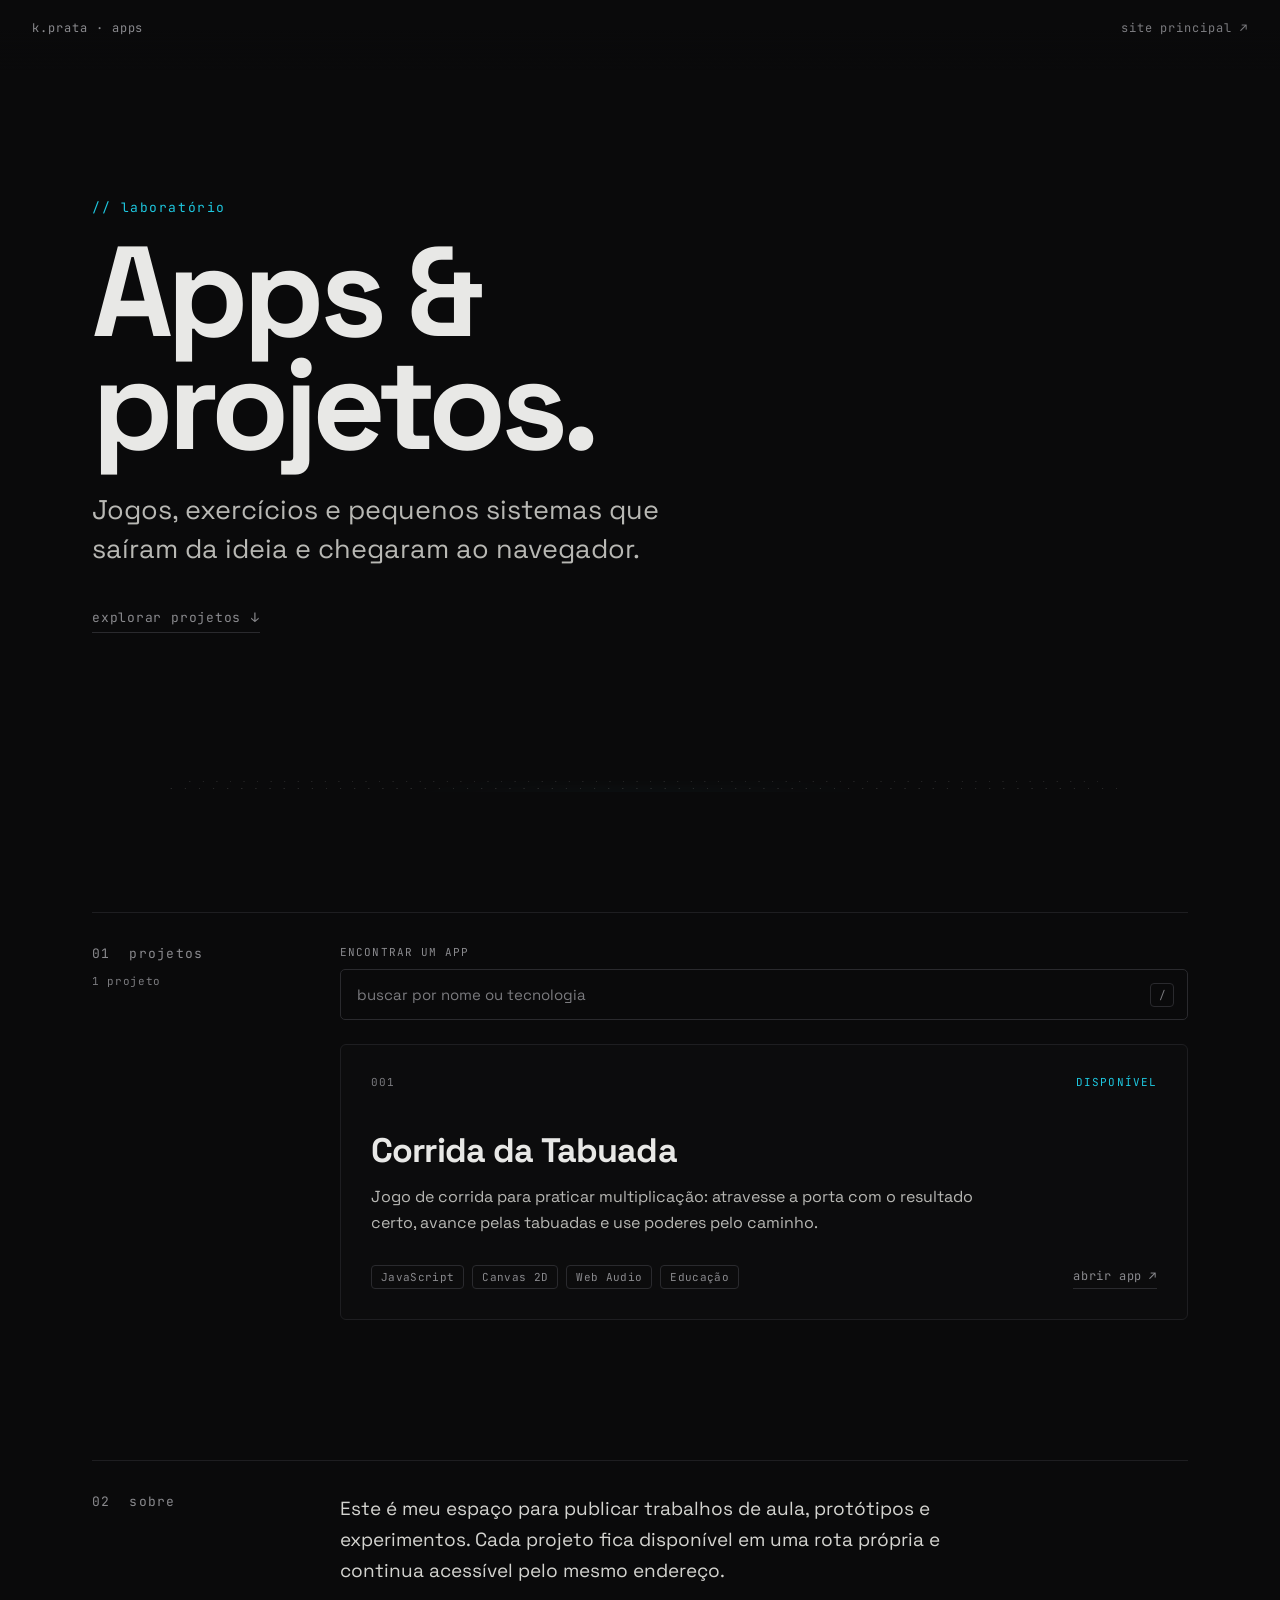
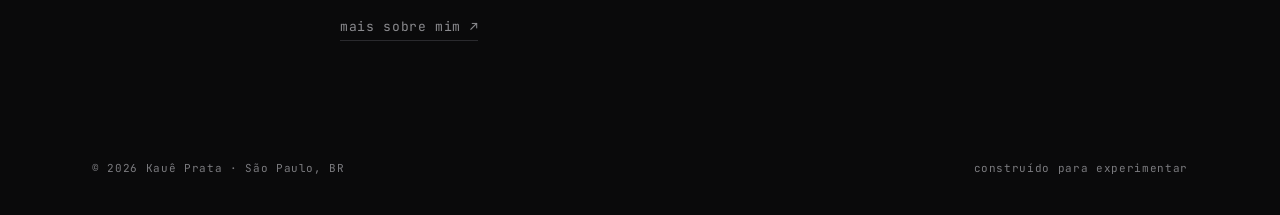
==== index.html @ e7e2ebb5 "cria galeria de apps" ====
<!DOCTYPE html>
<html lang="pt-BR">
<head>
  <meta charset="utf-8">
  <meta name="viewport" content="width=device-width, initial-scale=1">

  <title>Apps · Kauê Prata</title>
  <meta name="description" content="Aplicativos, jogos e experimentos desenvolvidos por Kauê Prata.">
  <meta name="author" content="Kauê Prata">
  <meta name="theme-color" content="#0A0A0B">
  <link rel="canonical" href="https://apps.kaueprata.com/">

  <meta property="og:type" content="website">
  <meta property="og:site_name" content="Apps · Kauê Prata">
  <meta property="og:url" content="https://apps.kaueprata.com/">
  <meta property="og:title" content="Apps · Kauê Prata">
  <meta property="og:description" content="Aplicativos, jogos e experimentos desenvolvidos por Kauê Prata.">
  <meta property="og:locale" content="pt_BR">

  <meta name="twitter:card" content="summary">
  <meta name="twitter:title" content="Apps · Kauê Prata">
  <meta name="twitter:description" content="Aplicativos, jogos e experimentos desenvolvidos por Kauê Prata.">

  <link rel="icon" href="/assets/favicon.svg" type="image/svg+xml">
  <link rel="apple-touch-icon" href="/assets/apple-touch-icon.png">
  <link rel="preconnect" href="https://fonts.googleapis.com">
  <link rel="preconnect" href="https://fonts.gstatic.com" crossorigin>
  <link href="https://fonts.googleapis.com/css2?family=Space+Grotesk:wght@400;500;700&family=JetBrains+Mono:wght@400;500&display=swap" rel="stylesheet">
  <link rel="stylesheet" href="/assets/site.css">
  <noscript><style>.app-list{display:none}.noscript-app{display:block}</style></noscript>
</head>
<body>
  <a class="skip" href="#apps">pular para os apps</a>

  <header class="topbar">
    <a class="brand" href="/" aria-label="Apps de Kauê Prata">k.prata · apps</a>
    <a class="back-home" href="https://kaueprata.com/">site principal <span aria-hidden="true">↗</span></a>
  </header>

  <main>
    <section class="hero" aria-labelledby="hero-title">
      <div class="hero-field" aria-hidden="true"></div>
      <div class="hero-inner">
        <p class="kicker">// laboratório</p>
        <h1 id="hero-title">Apps &amp;<br>projetos.</h1>
        <p class="hero-line">Jogos, exercícios e pequenos sistemas que saíram da ideia e chegaram ao navegador.</p>
        <a class="hero-link" href="#apps">explorar projetos <span aria-hidden="true">↓</span></a>
      </div>
    </section>

    <section class="section" id="apps" aria-labelledby="apps-title">
      <div class="section-row">
        <div class="section-heading">
          <h2 class="section-label" id="apps-title">01&nbsp;&nbsp;projetos</h2>
          <span class="app-count" id="app-count" aria-live="polite">carregando</span>
        </div>

        <div class="section-body">
          <div class="toolbar">
            <label for="app-search">encontrar um app</label>
            <div class="search-wrap">
              <input id="app-search" type="search" placeholder="buscar por nome ou tecnologia" autocomplete="off">
              <span class="search-key" aria-hidden="true">/</span>
            </div>
          </div>

          <div class="app-list" id="app-list"></div>

          <p class="empty" id="empty" hidden>Nenhum projeto encontrado.</p>

          <div class="noscript-app">
            <article class="app-card">
              <a class="app-card-link" href="/tabuada/">
                <div class="app-topline"><span>001</span><span class="status">disponível</span></div>
                <h3>Corrida da Tabuada</h3>
                <p>Um jogo de corrida para praticar multiplicação escolhendo a porta com o resultado certo.</p>
                <span class="open-app">abrir app ↗</span>
              </a>
            </article>
          </div>
        </div>
      </div>
    </section>

    <section class="section note" aria-labelledby="about-title">
      <div class="section-row">
        <h2 class="section-label" id="about-title">02&nbsp;&nbsp;sobre</h2>
        <div class="section-body note-body">
          <p>Este é meu espaço para publicar trabalhos de aula, protótipos e experimentos. Cada projeto fica disponível em uma rota própria e continua acessível pelo mesmo endereço.</p>
          <a href="https://kaueprata.com/">mais sobre mim <span aria-hidden="true">↗</span></a>
        </div>
      </div>
    </section>
  </main>

  <footer class="footer">
    <p>© 2026 Kauê Prata · São Paulo, BR</p>
    <span>construído para experimentar</span>
  </footer>

  <script src="/assets/apps.js" defer></script>
  <script src="/assets/site.js" defer></script>
</body>
</html>
---- assets/site.css ----
:root {
  --bg: #0A0A0B;
  --fg: #E8E8E6;
  --accent: #1EC8E0;
  --body: #D4D4D0;
  --soft: #B8B8B4;
  --muted: #8A8A8E;
  --dim: #7B7B7F;
  --line: #1E1E21;
  --line-strong: #2A2A2E;
  --ease: cubic-bezier(.4, 0, .2, 1);
  --sans: "Space Grotesk", sans-serif;
  --mono: "JetBrains Mono", monospace;
}

*, *::before, *::after { box-sizing: border-box; }

html {
  scroll-behavior: smooth;
  scrollbar-width: thin;
  scrollbar-color: var(--line-strong) var(--bg);
}

body {
  margin: 0;
  min-height: 100vh;
  min-height: 100dvh;
  background: var(--bg);
  color: var(--fg);
  font-family: var(--sans);
  -webkit-font-smoothing: antialiased;
}

::selection { background: var(--accent); color: var(--bg); }
::-webkit-scrollbar { width: 12px; height: 12px; }
::-webkit-scrollbar-track { background: var(--bg); }
::-webkit-scrollbar-thumb { background: var(--line-strong); border: 3px solid var(--bg); border-radius: 8px; }
::-webkit-scrollbar-thumb:hover { background: var(--muted); }

a { color: inherit; text-decoration: none; }
a:hover { color: var(--accent); }
:focus-visible { outline: 2px solid var(--accent); outline-offset: 4px; border-radius: 2px; }

.skip {
  position: fixed;
  left: 16px;
  top: -64px;
  z-index: 50;
  padding: 10px 14px;
  border: 1px solid var(--line-strong);
  border-radius: 4px;
  background: var(--bg);
  font: 13px var(--mono);
  letter-spacing: .06em;
  transition: top .2s var(--ease);
}

.skip:focus { top: 16px; }

.topbar {
  position: fixed;
  inset: 0 0 auto;
  z-index: 20;
  display: flex;
  align-items: center;
  justify-content: space-between;
  padding: 20px 32px 34px;
  background: linear-gradient(#0A0A0B 42%, rgba(10, 10, 11, 0));
  font: 12px var(--mono);
  letter-spacing: .08em;
}

.brand { color: var(--muted); }
.back-home { color: var(--dim); transition: color .2s var(--ease); }

.hero {
  position: relative;
  min-height: 88vh;
  min-height: 88svh;
  display: flex;
  align-items: center;
  overflow: hidden;
}

.hero-field {
  position: absolute;
  inset: 18% -8% -12%;
  opacity: .42;
  background-image: radial-gradient(circle, rgba(184, 184, 180, .62) 0 1px, transparent 1.25px);
  background-size: 22px 22px;
  transform: perspective(620px) rotateX(66deg) translateY(24%);
  transform-origin: center bottom;
  mask-image: linear-gradient(to bottom, transparent 3%, #000 34%, #000 72%, transparent 100%);
}

.hero-field::after {
  content: "";
  position: absolute;
  inset: 25% 15%;
  background: radial-gradient(circle, rgba(30, 200, 224, .16), transparent 62%);
  filter: blur(36px);
}

.hero-inner {
  position: relative;
  z-index: 1;
  width: 100%;
  max-width: 1160px;
  margin: 0 auto;
  padding: 128px 32px 88px;
}

.kicker {
  margin: 0 0 20px;
  color: var(--accent);
  font: 13px var(--mono);
  letter-spacing: .12em;
}

.hero h1 {
  margin: 0 0 30px;
  max-width: 820px;
  font-size: clamp(64px, 10vw, 128px);
  font-weight: 700;
  line-height: .88;
  letter-spacing: -.045em;
  text-wrap: balance;
}

.hero-line {
  max-width: 610px;
  margin: 0 0 38px;
  color: var(--soft);
  font-size: clamp(19px, 2.3vw, 27px);
  line-height: 1.42;
  text-wrap: pretty;
}

.hero-link {
  display: inline-flex;
  gap: 10px;
  align-items: center;
  padding-bottom: 6px;
  border-bottom: 1px solid var(--line-strong);
  color: var(--muted);
  font: 13px var(--mono);
  letter-spacing: .06em;
  transition: color .2s var(--ease), border-color .2s var(--ease);
}

.hero-link:hover { border-color: var(--accent); }

.section {
  max-width: 1160px;
  margin: 0 auto;
  padding: 120px 32px 0;
  scroll-margin-top: 64px;
}

.section-row {
  display: flex;
  flex-wrap: wrap;
  gap: 48px;
  padding-top: 32px;
  border-top: 1px solid var(--line);
}

.section-heading { flex: 0 0 200px; }
.section-label {
  margin: 0;
  color: var(--muted);
  font: 400 13px var(--mono);
  letter-spacing: .1em;
}

.app-count {
  display: block;
  margin-top: 12px;
  color: var(--dim);
  font: 11px var(--mono);
  letter-spacing: .06em;
}

.section-body { flex: 1 1 520px; min-width: 0; }

.toolbar { margin-bottom: 24px; }
.toolbar label {
  display: block;
  margin-bottom: 10px;
  color: var(--muted);
  font: 11px var(--mono);
  letter-spacing: .1em;
  text-transform: uppercase;
}

.search-wrap { position: relative; }
.search-wrap input {
  width: 100%;
  padding: 15px 48px 15px 16px;
  border: 1px solid var(--line-strong);
  border-radius: 5px;
  outline: none;
  background: transparent;
  color: var(--fg);
  font: 15px var(--sans);
  transition: border-color .2s var(--ease), background .2s var(--ease);
}

.search-wrap input::placeholder { color: var(--dim); }
.search-wrap input:focus { border-color: var(--accent); background: rgba(255, 255, 255, .015); }
.search-key {
  position: absolute;
  top: 50%;
  right: 14px;
  transform: translateY(-50%);
  display: grid;
  place-items: center;
  width: 24px;
  height: 24px;
  border: 1px solid var(--line-strong);
  border-radius: 4px;
  color: var(--dim);
  font: 11px var(--mono);
  pointer-events: none;
}

.app-list { display: grid; gap: 18px; }
.app-card { min-width: 0; }
.app-card[hidden] { display: none; }

.app-card-link {
  display: block;
  padding: 30px;
  border: 1px solid var(--line);
  border-radius: 6px;
  background: rgba(255, 255, 255, .006);
  transition: border-color .22s var(--ease), background .22s var(--ease), transform .22s var(--ease);
}

.app-card-link:hover {
  border-color: var(--accent);
  background: rgba(30, 200, 224, .025);
  color: var(--fg);
  transform: translateY(-2px);
}

.app-topline {
  display: flex;
  justify-content: space-between;
  gap: 16px;
  margin-bottom: 44px;
  color: var(--dim);
  font: 11px var(--mono);
  letter-spacing: .1em;
}

.status { color: var(--accent); text-transform: uppercase; }
.app-card h3 {
  margin: 0 0 14px;
  font-size: clamp(24px, 3.2vw, 34px);
  line-height: 1.08;
  letter-spacing: -.025em;
}

.app-card p {
  max-width: 640px;
  margin: 0 0 28px;
  color: var(--soft);
  font-size: 16px;
  line-height: 1.65;
  text-wrap: pretty;
}

.app-bottom {
  display: flex;
  align-items: flex-end;
  justify-content: space-between;
  gap: 24px;
}

.tags { display: flex; flex-wrap: wrap; gap: 8px; }
.tag {
  padding: 4px 9px;
  border: 1px solid var(--line-strong);
  border-radius: 4px;
  color: var(--muted);
  font: 11px var(--mono);
  letter-spacing: .03em;
}

.open-app {
  flex: 0 0 auto;
  padding-bottom: 4px;
  border-bottom: 1px solid var(--line-strong);
  color: var(--muted);
  font: 12px var(--mono);
  letter-spacing: .05em;
  transition: color .2s var(--ease), border-color .2s var(--ease);
}

.app-card-link:hover .open-app { color: var(--accent); border-color: var(--accent); }
.empty { margin: 48px 0; color: var(--muted); font: 13px var(--mono); }
.noscript-app { display: none; }

.note { padding-top: 140px; padding-bottom: 120px; }
.note > .section-row > .section-label { flex: 0 0 200px; }
.note-body p {
  max-width: 640px;
  margin: 0 0 28px;
  color: var(--body);
  font-size: 19px;
  line-height: 1.65;
  text-wrap: pretty;
}

.note-body a {
  display: inline-block;
  padding-bottom: 5px;
  border-bottom: 1px solid var(--line-strong);
  color: var(--muted);
  font: 13px var(--mono);
  letter-spacing: .05em;
}

.note-body a:hover { border-color: var(--accent); }

.footer {
  display: flex;
  justify-content: space-between;
  gap: 24px;
  max-width: 1160px;
  margin: 0 auto;
  padding: 0 32px 40px;
  color: var(--dim);
  font: 11px var(--mono);
  letter-spacing: .06em;
}

.footer p { margin: 0; }

@media (max-width: 700px) {
  .topbar { padding: 16px 20px 30px; }
  .back-home { font-size: 0; }
  .back-home span { font-size: 13px; }
  .hero { min-height: 82vh; min-height: 82svh; }
  .hero-inner { padding: 116px 20px 76px; }
  .hero h1 { font-size: clamp(58px, 19vw, 82px); }
  .hero-field { inset: 22% -42% -6%; background-size: 18px 18px; }
  .section { padding: 92px 20px 0; }
  .section-row { gap: 30px; }
  .section-heading { flex-basis: 100%; display: flex; justify-content: space-between; align-items: baseline; }
  .app-count { margin: 0; }
  .app-card-link { padding: 24px; }
  .app-topline { margin-bottom: 36px; }
  .app-bottom { align-items: flex-start; flex-direction: column; }
  .note { padding-top: 110px; padding-bottom: 96px; }
  .footer { flex-direction: column; padding: 0 20px 36px; }
}

@media (prefers-reduced-motion: reduce) {
  html { scroll-behavior: auto; }
  *, *::before, *::after { transition-duration: .001ms !important; }
  .app-card-link:hover { transform: none; }
}
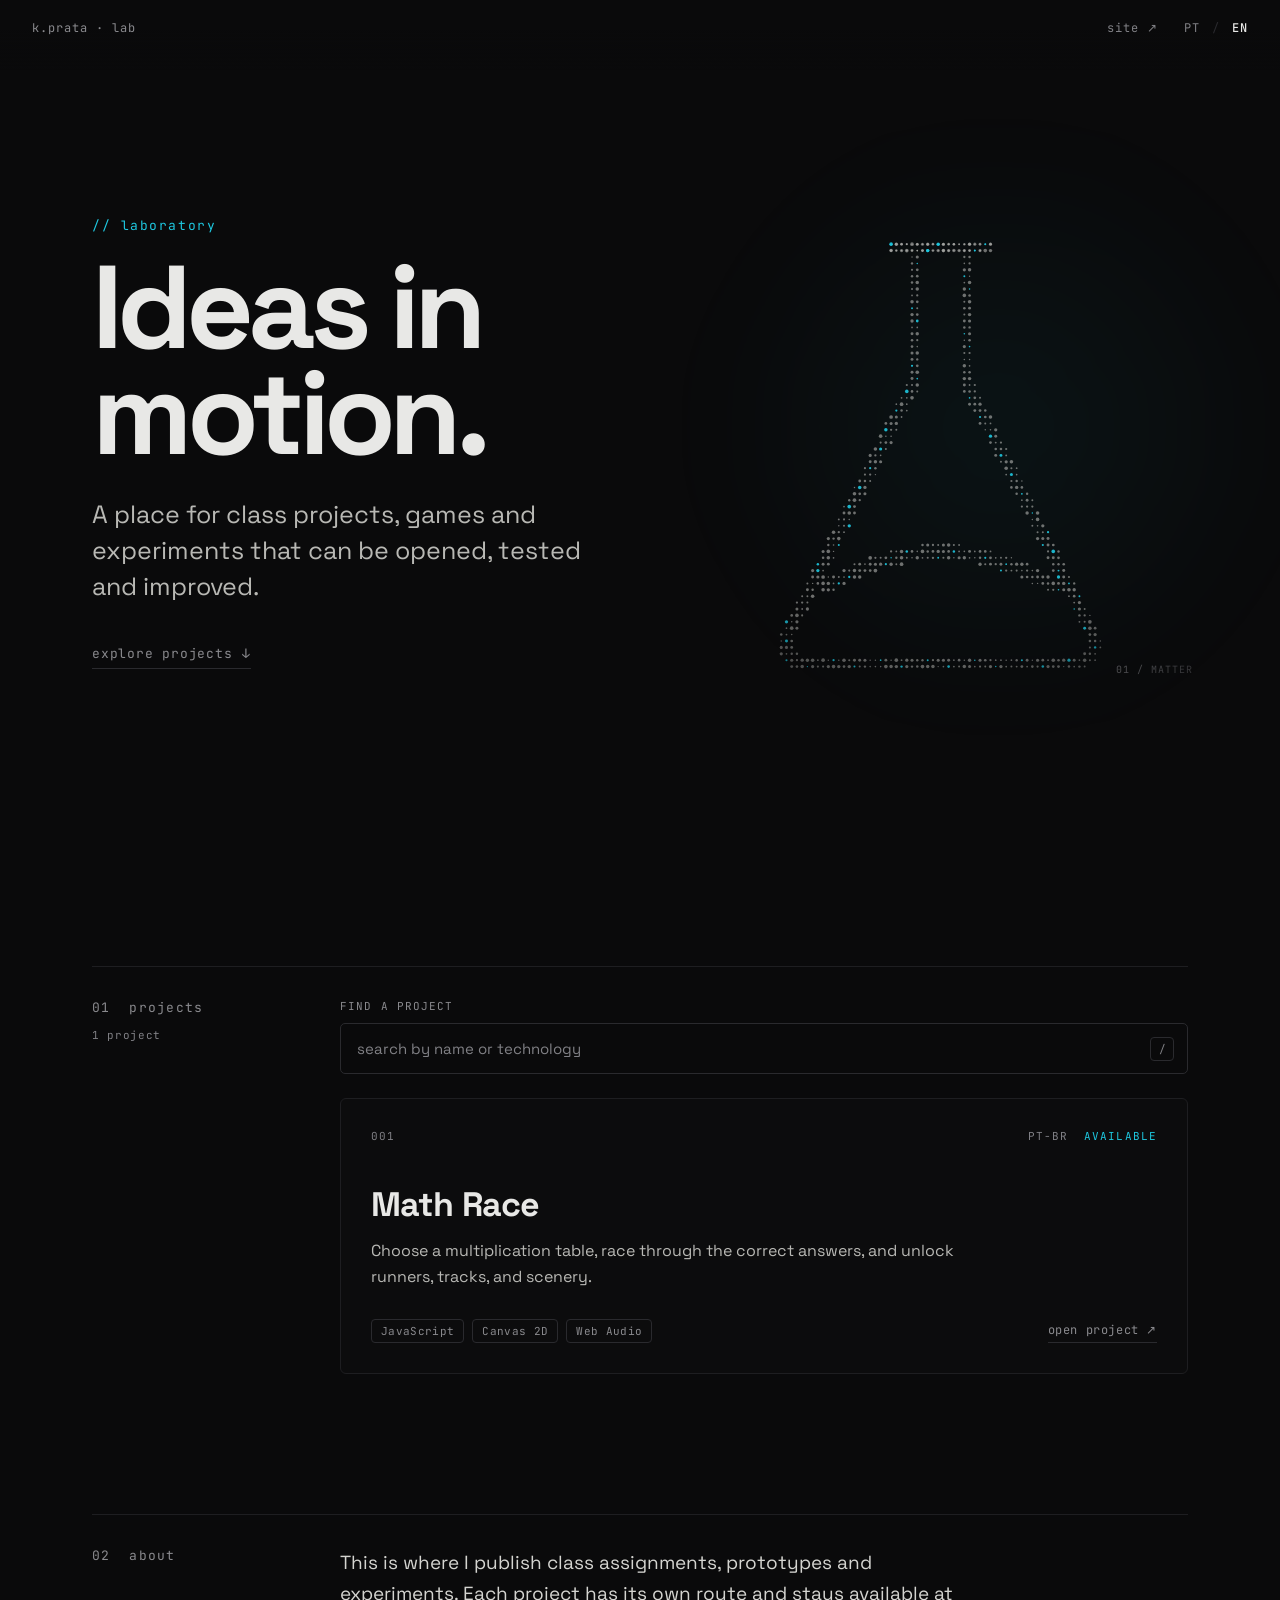
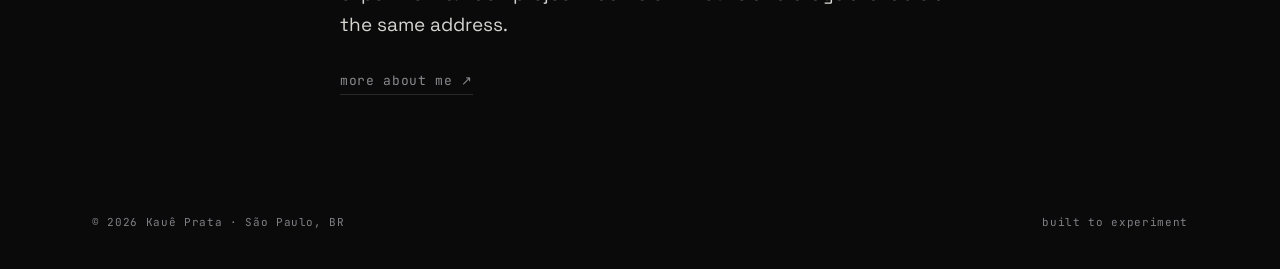
==== commit 586e5c1a: "repagina corrida da tabuada" ====
--- a/index.html
+++ b/index.html
@@ -1,80 +1,108 @@
 <!DOCTYPE html>
-<html lang="pt-BR">
+<html lang="en">
 <head>
   <meta charset="utf-8">
   <meta name="viewport" content="width=device-width, initial-scale=1">
+  <script>
+    (() => {
+      let savedLanguage = null;
+      try { savedLanguage = localStorage.getItem("kp-lang"); } catch (_) {}
+      const prefersPortuguese = savedLanguage
+        ? savedLanguage === "pt"
+        : (navigator.language || "en").toLowerCase().startsWith("pt");
+      if (prefersPortuguese) location.replace("/pt/");
+    })();
+  </script>
 
-  <title>Apps · Kauê Prata</title>
-  <meta name="description" content="Aplicativos, jogos e experimentos desenvolvidos por Kauê Prata.">
+  <title>Lab · Kauê Prata</title>
+  <meta name="description" content="Class projects, games and experiments developed by Kauê Prata.">
   <meta name="author" content="Kauê Prata">
   <meta name="theme-color" content="#0A0A0B">
-  <link rel="canonical" href="https://apps.kaueprata.com/">
+  <link rel="canonical" href="https://lab.kaueprata.com/">
+  <link rel="alternate" hreflang="en" href="https://lab.kaueprata.com/">
+  <link rel="alternate" hreflang="pt-BR" href="https://lab.kaueprata.com/pt/">
+  <link rel="alternate" hreflang="x-default" href="https://lab.kaueprata.com/">
 
   <meta property="og:type" content="website">
-  <meta property="og:site_name" content="Apps · Kauê Prata">
-  <meta property="og:url" content="https://apps.kaueprata.com/">
-  <meta property="og:title" content="Apps · Kauê Prata">
-  <meta property="og:description" content="Aplicativos, jogos e experimentos desenvolvidos por Kauê Prata.">
-  <meta property="og:locale" content="pt_BR">
+  <meta property="og:site_name" content="Lab · Kauê Prata">
+  <meta property="og:url" content="https://lab.kaueprata.com/">
+  <meta property="og:title" content="Lab · Kauê Prata">
+  <meta property="og:description" content="Class projects, games and experiments developed by Kauê Prata.">
+  <meta property="og:image" content="https://lab.kaueprata.com/assets/og-v2.jpg">
+  <meta property="og:image:width" content="1200">
+  <meta property="og:image:height" content="630">
+  <meta property="og:image:alt" content="Lab by Kauê Prata, a collection of projects and experiments">
+  <meta property="og:locale" content="en_US">
+  <meta property="og:locale:alternate" content="pt_BR">
 
-  <meta name="twitter:card" content="summary">
-  <meta name="twitter:title" content="Apps · Kauê Prata">
-  <meta name="twitter:description" content="Aplicativos, jogos e experimentos desenvolvidos por Kauê Prata.">
+  <meta name="twitter:card" content="summary_large_image">
+  <meta name="twitter:title" content="Lab · Kauê Prata">
+  <meta name="twitter:description" content="Class projects, games and experiments developed by Kauê Prata.">
+  <meta name="twitter:image" content="https://lab.kaueprata.com/assets/og-v2.jpg">
 
   <link rel="icon" href="/assets/favicon.svg" type="image/svg+xml">
   <link rel="apple-touch-icon" href="/assets/apple-touch-icon.png">
-  <link rel="preconnect" href="https://fonts.googleapis.com">
-  <link rel="preconnect" href="https://fonts.gstatic.com" crossorigin>
-  <link href="https://fonts.googleapis.com/css2?family=Space+Grotesk:wght@400;500;700&family=JetBrains+Mono:wght@400;500&display=swap" rel="stylesheet">
-  <link rel="stylesheet" href="/assets/site.css">
+  <link rel="preload" href="/assets/v2/fonts/space-grotesk-latin.woff2" as="font" type="font/woff2" crossorigin>
+  <link rel="stylesheet" href="/assets/v2/site.css">
   <noscript><style>.app-list{display:none}.noscript-app{display:block}</style></noscript>
 </head>
 <body>
-  <a class="skip" href="#apps">pular para os apps</a>
+  <a class="skip" href="#apps">skip to projects</a>
 
   <header class="topbar">
-    <a class="brand" href="/" aria-label="Apps de Kauê Prata">k.prata · apps</a>
-    <a class="back-home" href="https://kaueprata.com/">site principal <span aria-hidden="true">↗</span></a>
+    <a class="brand" href="/">k.prata · lab</a>
+    <nav class="topnav" aria-label="Main navigation">
+      <a class="back-home" href="https://kaueprata.com/">site <span aria-hidden="true">↗</span></a>
+      <div class="lang" role="group" aria-label="Language">
+        <a class="lang-btn" href="/pt/" hreflang="pt-BR" data-lang="pt">PT</a>
+        <span class="lang-sep" aria-hidden="true">/</span>
+        <span class="lang-btn" aria-current="page">EN</span>
+      </div>
+    </nav>
   </header>
 
   <main>
     <section class="hero" aria-labelledby="hero-title">
-      <div class="hero-field" aria-hidden="true"></div>
+      <div class="hero-visual" aria-hidden="true">
+        <canvas id="lab-canvas"></canvas>
+        <span class="shape-label" id="shape-label"></span>
+      </div>
       <div class="hero-inner">
-        <p class="kicker">// laboratório</p>
-        <h1 id="hero-title">Apps &amp;<br>projetos.</h1>
-        <p class="hero-line">Jogos, exercícios e pequenos sistemas que saíram da ideia e chegaram ao navegador.</p>
-        <a class="hero-link" href="#apps">explorar projetos <span aria-hidden="true">↓</span></a>
+        <div class="hero-copy">
+          <p class="kicker">// laboratory</p>
+          <h1 id="hero-title">Ideas in motion.</h1>
+          <p class="hero-line">A place for class projects, games and experiments that can be opened, tested and improved.</p>
+          <a class="hero-link" href="#apps">explore projects <span aria-hidden="true">↓</span></a>
+        </div>
       </div>
     </section>
 
     <section class="section" id="apps" aria-labelledby="apps-title">
       <div class="section-row">
         <div class="section-heading">
-          <h2 class="section-label" id="apps-title">01&nbsp;&nbsp;projetos</h2>
-          <span class="app-count" id="app-count" aria-live="polite">carregando</span>
+          <h2 class="section-label" id="apps-title">01&nbsp;&nbsp;projects</h2>
+          <span class="app-count" id="app-count" aria-live="polite">loading</span>
         </div>
 
         <div class="section-body">
           <div class="toolbar">
-            <label for="app-search">encontrar um app</label>
+            <label for="app-search">find a project</label>
             <div class="search-wrap">
-              <input id="app-search" type="search" placeholder="buscar por nome ou tecnologia" autocomplete="off">
+              <input id="app-search" type="search" placeholder="search by name or technology" autocomplete="off">
               <span class="search-key" aria-hidden="true">/</span>
             </div>
           </div>
 
           <div class="app-list" id="app-list"></div>
-
-          <p class="empty" id="empty" hidden>Nenhum projeto encontrado.</p>
+          <p class="empty" id="empty" hidden>No projects found.</p>
 
           <div class="noscript-app">
             <article class="app-card">
               <a class="app-card-link" href="/tabuada/">
-                <div class="app-topline"><span>001</span><span class="status">disponível</span></div>
-                <h3>Corrida da Tabuada</h3>
-                <p>Um jogo de corrida para praticar multiplicação escolhendo a porta com o resultado certo.</p>
-                <span class="open-app">abrir app ↗</span>
+                <div class="app-topline"><span>001</span><span class="status">available</span></div>
+                <h3>Math Race</h3>
+                <p>Choose a multiplication table, race through the correct answers, and unlock new tracks and runners.</p>
+                <span class="open-app">open project ↗</span>
               </a>
             </article>
           </div>
@@ -84,10 +112,10 @@
 
     <section class="section note" aria-labelledby="about-title">
       <div class="section-row">
-        <h2 class="section-label" id="about-title">02&nbsp;&nbsp;sobre</h2>
+        <h2 class="section-label" id="about-title">02&nbsp;&nbsp;about</h2>
         <div class="section-body note-body">
-          <p>Este é meu espaço para publicar trabalhos de aula, protótipos e experimentos. Cada projeto fica disponível em uma rota própria e continua acessível pelo mesmo endereço.</p>
-          <a href="https://kaueprata.com/">mais sobre mim <span aria-hidden="true">↗</span></a>
+          <p>This is where I publish class assignments, prototypes and experiments. Each project has its own route and stays available at the same address.</p>
+          <a href="https://kaueprata.com/">more about me <span aria-hidden="true">↗</span></a>
         </div>
       </div>
     </section>
@@ -95,10 +123,10 @@
 
   <footer class="footer">
     <p>© 2026 Kauê Prata · São Paulo, BR</p>
-    <span>construído para experimentar</span>
+    <span>built to experiment</span>
   </footer>
 
-  <script src="/assets/apps.js" defer></script>
-  <script src="/assets/site.js" defer></script>
+  <script src="/assets/v2/apps.js" defer></script>
+  <script src="/assets/v2/site.js" defer></script>
 </body>
 </html>
--- a/assets/v2/site.css
+++ b/assets/v2/site.css
@@ -0,0 +1,449 @@
+@font-face {
+  font-family: "Space Grotesk";
+  src: url("/assets/v2/fonts/space-grotesk-latin.woff2") format("woff2");
+  font-style: normal;
+  font-weight: 400 700;
+  font-display: swap;
+  unicode-range: U+0000-00FF, U+0131, U+0152-0153, U+02BB-02BC, U+02C6, U+02DA, U+02DC, U+0304, U+0308, U+0329, U+2000-206F, U+20AC, U+2122, U+2191, U+2193, U+2212, U+2215, U+FEFF, U+FFFD;
+}
+
+@font-face {
+  font-family: "Space Grotesk";
+  src: url("/assets/v2/fonts/space-grotesk-latin-ext.woff2") format("woff2");
+  font-style: normal;
+  font-weight: 400 700;
+  font-display: swap;
+  unicode-range: U+0100-02BA, U+02BD-02C5, U+02C7-02CC, U+02CE-02D7, U+02DD-02FF, U+0304, U+0308, U+0329, U+1D00-1DBF, U+1E00-1E9F, U+1EF2-1EFF, U+2020, U+20A0-20AB, U+20AD-20C0, U+2113, U+2C60-2C7F, U+A720-A7FF;
+}
+
+@font-face {
+  font-family: "JetBrains Mono";
+  src: url("/assets/v2/fonts/jetbrains-mono-latin.woff2") format("woff2");
+  font-style: normal;
+  font-weight: 400 500;
+  font-display: swap;
+  unicode-range: U+0000-00FF, U+0131, U+0152-0153, U+02BB-02BC, U+02C6, U+02DA, U+02DC, U+0304, U+0308, U+0329, U+2000-206F, U+20AC, U+2122, U+2191, U+2193, U+2212, U+2215, U+FEFF, U+FFFD;
+}
+
+@font-face {
+  font-family: "JetBrains Mono";
+  src: url("/assets/v2/fonts/jetbrains-mono-latin-ext.woff2") format("woff2");
+  font-style: normal;
+  font-weight: 400 500;
+  font-display: swap;
+  unicode-range: U+0100-02BA, U+02BD-02C5, U+02C7-02CC, U+02CE-02D7, U+02DD-02FF, U+0304, U+0308, U+0329, U+1D00-1DBF, U+1E00-1E9F, U+1EF2-1EFF, U+2020, U+20A0-20AB, U+20AD-20C0, U+2113, U+2C60-2C7F, U+A720-A7FF;
+}
+
+:root {
+  --bg: #0a0a0b;
+  --fg: #e8e8e6;
+  --accent: #1ec8e0;
+  --body: #d4d4d0;
+  --soft: #b8b8b4;
+  --muted: #8a8a8e;
+  --dim: #808085;
+  --line: #1e1e21;
+  --line-strong: #2a2a2e;
+  --ease: cubic-bezier(.4, 0, .2, 1);
+  --sans: "Space Grotesk", sans-serif;
+  --mono: "JetBrains Mono", monospace;
+}
+
+*, *::before, *::after { box-sizing: border-box; }
+
+html {
+  scroll-behavior: smooth;
+  scrollbar-width: thin;
+  scrollbar-color: var(--line-strong) var(--bg);
+}
+
+body {
+  margin: 0;
+  min-height: 100vh;
+  min-height: 100dvh;
+  overflow-x: hidden;
+  background: var(--bg);
+  color: var(--fg);
+  font-family: var(--sans);
+  -webkit-font-smoothing: antialiased;
+}
+
+::selection { background: var(--accent); color: var(--bg); }
+::-webkit-scrollbar { width: 12px; height: 12px; }
+::-webkit-scrollbar-track { background: var(--bg); }
+::-webkit-scrollbar-thumb { background: var(--line-strong); border: 3px solid var(--bg); border-radius: 8px; }
+::-webkit-scrollbar-thumb:hover { background: var(--muted); }
+
+a { color: inherit; text-decoration: none; }
+a:hover { color: var(--accent); }
+:focus-visible { outline: 2px solid var(--accent); outline-offset: 4px; border-radius: 2px; }
+
+.skip {
+  position: fixed;
+  left: 16px;
+  top: -64px;
+  z-index: 50;
+  padding: 10px 14px;
+  border: 1px solid var(--line-strong);
+  border-radius: 4px;
+  background: var(--bg);
+  font: 13px var(--mono);
+  letter-spacing: .06em;
+  transition: top .2s var(--ease);
+}
+
+.skip:focus { top: 16px; }
+
+.topbar {
+  position: fixed;
+  inset: 0 0 auto;
+  z-index: 20;
+  display: flex;
+  align-items: center;
+  justify-content: space-between;
+  padding: 20px 32px 34px;
+  background: linear-gradient(#0a0a0b 42%, rgba(10, 10, 11, 0));
+  font: 12px var(--mono);
+  letter-spacing: .08em;
+}
+
+.brand { color: var(--muted); }
+.topnav, .lang { display: flex; align-items: center; }
+.topnav { gap: 26px; }
+.back-home { color: var(--dim); transition: color .2s var(--ease); }
+.lang { gap: 12px; }
+.lang-btn { color: var(--dim); transition: color .2s var(--ease); }
+.lang-btn[aria-current="page"] { color: var(--fg); font-weight: 500; }
+.lang-sep { color: var(--line-strong); }
+
+.hero {
+  position: relative;
+  min-height: 94vh;
+  min-height: 94svh;
+  display: flex;
+  align-items: center;
+  overflow: hidden;
+}
+
+.hero::after {
+  content: "";
+  position: absolute;
+  right: -6%;
+  top: 18%;
+  width: 56%;
+  height: 65%;
+  background: radial-gradient(circle, rgba(30, 200, 224, .055), transparent 68%);
+  filter: blur(42px);
+  pointer-events: none;
+}
+
+.hero-inner {
+  position: relative;
+  z-index: 2;
+  width: 100%;
+  max-width: 1160px;
+  margin: 0 auto;
+  padding: 128px 32px 88px;
+}
+
+.hero-copy { position: relative; z-index: 2; max-width: 650px; }
+
+.hero-visual {
+  position: absolute;
+  z-index: 1;
+  top: 19%;
+  right: max(3vw, calc((100vw - 1220px) / 2));
+  width: min(47vw, 620px);
+  height: min(58vw, 560px);
+  pointer-events: none;
+  mask-image: radial-gradient(ellipse 72% 70% at center, #000 50%, transparent 100%);
+}
+
+.hero-visual canvas { display: block; width: 100%; height: 100%; }
+
+.shape-label {
+  position: absolute;
+  right: 8%;
+  bottom: 8%;
+  color: var(--dim);
+  font: 10px var(--mono);
+  letter-spacing: .1em;
+  text-transform: uppercase;
+}
+
+.kicker {
+  margin: 0 0 20px;
+  color: var(--accent);
+  font: 13px var(--mono);
+  letter-spacing: .12em;
+}
+
+.hero h1 {
+  margin: 0 0 30px;
+  max-width: 780px;
+  font-size: clamp(68px, 9.2vw, 118px);
+  font-weight: 700;
+  line-height: .9;
+  letter-spacing: -.052em;
+  text-wrap: balance;
+}
+
+.hero-line {
+  max-width: 580px;
+  margin: 0 0 38px;
+  color: var(--soft);
+  font-size: clamp(19px, 2vw, 25px);
+  line-height: 1.45;
+  text-wrap: pretty;
+}
+
+.hero-link {
+  display: inline-flex;
+  gap: 10px;
+  align-items: center;
+  padding-bottom: 6px;
+  border-bottom: 1px solid var(--line-strong);
+  color: var(--muted);
+  font: 13px var(--mono);
+  letter-spacing: .06em;
+  transition: color .2s var(--ease), border-color .2s var(--ease);
+}
+
+.hero-link:hover { border-color: var(--accent); }
+
+.section {
+  max-width: 1160px;
+  margin: 0 auto;
+  padding: 120px 32px 0;
+  scroll-margin-top: 64px;
+}
+
+.section-row {
+  display: flex;
+  flex-wrap: wrap;
+  gap: 48px;
+  padding-top: 32px;
+  border-top: 1px solid var(--line);
+}
+
+.section-heading { flex: 0 0 200px; }
+.section-label {
+  margin: 0;
+  color: var(--muted);
+  font: 400 13px var(--mono);
+  letter-spacing: .1em;
+}
+
+.app-count {
+  display: block;
+  margin-top: 12px;
+  color: var(--dim);
+  font: 11px var(--mono);
+  letter-spacing: .06em;
+}
+
+.section-body { flex: 1 1 520px; min-width: 0; }
+.toolbar { margin-bottom: 24px; }
+.toolbar label {
+  display: block;
+  margin-bottom: 10px;
+  color: var(--muted);
+  font: 11px var(--mono);
+  letter-spacing: .1em;
+  text-transform: uppercase;
+}
+
+.search-wrap { position: relative; }
+.search-wrap input {
+  width: 100%;
+  padding: 15px 48px 15px 16px;
+  border: 1px solid var(--line-strong);
+  border-radius: 5px;
+  outline: none;
+  background: transparent;
+  color: var(--fg);
+  font: 15px var(--sans);
+  transition: border-color .2s var(--ease), background .2s var(--ease);
+}
+
+.search-wrap input::placeholder { color: var(--dim); }
+.search-wrap input:focus { border-color: var(--accent); background: rgba(255, 255, 255, .015); }
+.search-key {
+  position: absolute;
+  top: 50%;
+  right: 14px;
+  transform: translateY(-50%);
+  display: grid;
+  place-items: center;
+  width: 24px;
+  height: 24px;
+  border: 1px solid var(--line-strong);
+  border-radius: 4px;
+  color: var(--dim);
+  font: 11px var(--mono);
+  pointer-events: none;
+}
+
+.app-list { display: grid; gap: 18px; }
+.app-card { min-width: 0; }
+.app-card[hidden] { display: none; }
+
+.app-card-link {
+  display: block;
+  padding: 30px;
+  border: 1px solid var(--line);
+  border-radius: 6px;
+  background: rgba(255, 255, 255, .006);
+  transition: border-color .22s var(--ease), background .22s var(--ease), transform .22s var(--ease);
+}
+
+.app-card-link:hover {
+  border-color: var(--accent);
+  background: rgba(30, 200, 224, .025);
+  color: var(--fg);
+  transform: translateY(-2px);
+}
+
+.app-topline {
+  display: flex;
+  justify-content: space-between;
+  gap: 16px;
+  margin-bottom: 44px;
+  color: var(--dim);
+  font: 11px var(--mono);
+  letter-spacing: .1em;
+}
+
+.app-meta { display: flex; gap: 16px; align-items: center; }
+.status { color: var(--accent); text-transform: uppercase; }
+.app-card h3 {
+  margin: 0 0 14px;
+  font-size: clamp(24px, 3.2vw, 34px);
+  line-height: 1.08;
+  letter-spacing: -.025em;
+}
+
+.app-card p {
+  max-width: 640px;
+  margin: 0 0 28px;
+  color: var(--soft);
+  font-size: 16px;
+  line-height: 1.65;
+  text-wrap: pretty;
+}
+
+.app-bottom {
+  display: flex;
+  align-items: flex-end;
+  justify-content: space-between;
+  gap: 24px;
+}
+
+.tags { display: flex; flex-wrap: wrap; gap: 8px; }
+.tag {
+  padding: 4px 9px;
+  border: 1px solid var(--line-strong);
+  border-radius: 4px;
+  color: var(--muted);
+  font: 11px var(--mono);
+  letter-spacing: .03em;
+}
+
+.open-app {
+  flex: 0 0 auto;
+  padding-bottom: 4px;
+  border-bottom: 1px solid var(--line-strong);
+  color: var(--muted);
+  font: 12px var(--mono);
+  letter-spacing: .05em;
+  transition: color .2s var(--ease), border-color .2s var(--ease);
+}
+
+.app-card-link:hover .open-app { color: var(--accent); border-color: var(--accent); }
+.empty { margin: 48px 0; color: var(--muted); font: 13px var(--mono); }
+.noscript-app { display: none; }
+
+.note { padding-top: 140px; padding-bottom: 120px; }
+.note > .section-row > .section-label { flex: 0 0 200px; }
+.note-body p {
+  max-width: 640px;
+  margin: 0 0 28px;
+  color: var(--body);
+  font-size: 19px;
+  line-height: 1.65;
+  text-wrap: pretty;
+}
+
+.note-body a {
+  display: inline-block;
+  padding-bottom: 5px;
+  border-bottom: 1px solid var(--line-strong);
+  color: var(--muted);
+  font: 13px var(--mono);
+  letter-spacing: .05em;
+}
+
+.note-body a:hover { border-color: var(--accent); }
+
+.footer {
+  display: flex;
+  justify-content: space-between;
+  gap: 24px;
+  max-width: 1160px;
+  margin: 0 auto;
+  padding: 0 32px 40px;
+  color: var(--dim);
+  font: 11px var(--mono);
+  letter-spacing: .06em;
+}
+
+.footer p { margin: 0; }
+
+@media (max-width: 900px) {
+  .hero-copy { max-width: 600px; }
+  .hero-visual { right: -11%; width: 62vw; opacity: .58; }
+}
+
+@media (max-width: 700px) {
+  .topbar { padding: 16px 20px 30px; }
+  .topnav { gap: 18px; }
+  .back-home { font-size: 0; }
+  .back-home span { font-size: 13px; }
+  .hero { min-height: 92vh; min-height: 92svh; align-items: flex-start; }
+  .hero-inner { padding: 118px 20px 76px; }
+  .hero h1 { max-width: 560px; font-size: clamp(58px, 18vw, 84px); }
+  .hero-line { max-width: 520px; font-size: 18px; }
+  .hero-visual {
+    top: 43%;
+    right: -20%;
+    width: 88vw;
+    height: 50vh;
+    min-height: 340px;
+    opacity: .48;
+  }
+  .shape-label { right: 23%; bottom: 9%; }
+  .section { padding: 92px 20px 0; }
+  .section-row { gap: 30px; }
+  .section-heading { flex-basis: 100%; display: flex; justify-content: space-between; align-items: baseline; }
+  .app-count { margin: 0; }
+  .app-card-link { padding: 24px; }
+  .app-topline { margin-bottom: 36px; }
+  .app-bottom { align-items: flex-start; flex-direction: column; }
+  .note { padding-top: 110px; padding-bottom: 96px; }
+  .footer { flex-direction: column; padding: 0 20px 36px; }
+}
+
+@media (max-width: 410px) {
+  .topbar { padding-inline: 16px; }
+  .brand { font-size: 11px; }
+  .topnav { gap: 13px; }
+  .lang { gap: 9px; }
+  .hero-inner { padding-inline: 16px; }
+  .section { padding-inline: 16px; }
+}
+
+@media (prefers-reduced-motion: reduce) {
+  html { scroll-behavior: auto; }
+  *, *::before, *::after { transition-duration: .001ms !important; }
+  .app-card-link:hover { transform: none; }
+}
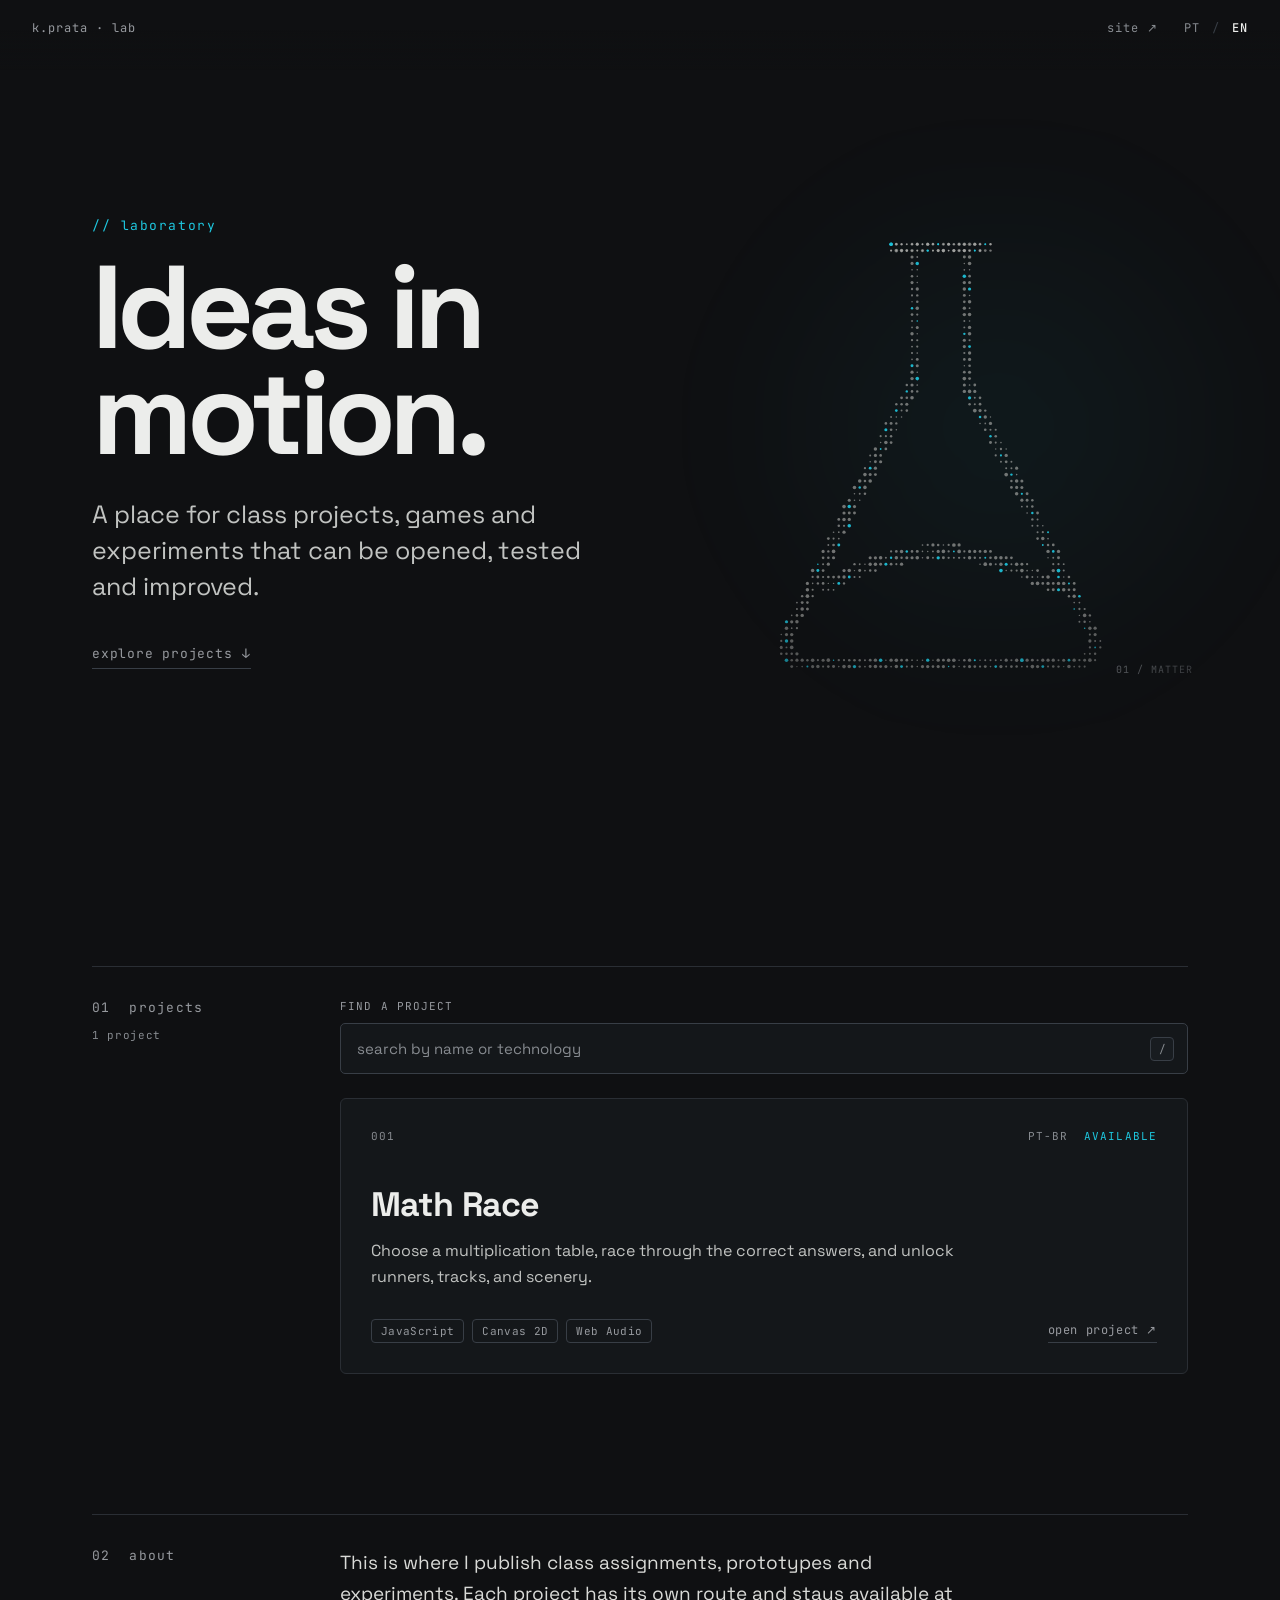
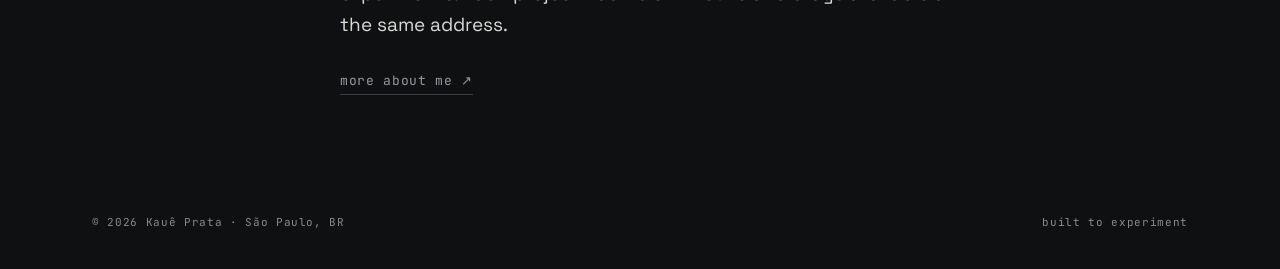
==== commit 9e4964c4: "refina contraste do tema dark" ====
--- a/index.html
+++ b/index.html
@@ -17,7 +17,7 @@
   <title>Lab · Kauê Prata</title>
   <meta name="description" content="Class projects, games and experiments developed by Kauê Prata.">
   <meta name="author" content="Kauê Prata">
-  <meta name="theme-color" content="#0A0A0B">
+  <meta name="theme-color" content="#0F1012">
   <link rel="canonical" href="https://lab.kaueprata.com/">
   <link rel="alternate" hreflang="en" href="https://lab.kaueprata.com/">
   <link rel="alternate" hreflang="pt-BR" href="https://lab.kaueprata.com/pt/">
@@ -43,7 +43,7 @@
   <link rel="icon" href="/assets/favicon.svg" type="image/svg+xml">
   <link rel="apple-touch-icon" href="/assets/apple-touch-icon.png">
   <link rel="preload" href="/assets/v2/fonts/space-grotesk-latin.woff2" as="font" type="font/woff2" crossorigin>
-  <link rel="stylesheet" href="/assets/v2/site.css">
+  <link rel="stylesheet" href="/assets/v2/site.css?v=2">
   <noscript><style>.app-list{display:none}.noscript-app{display:block}</style></noscript>
 </head>
 <body>
--- a/assets/v2/site.css
+++ b/assets/v2/site.css
@@ -35,15 +35,18 @@
 }
 
 :root {
-  --bg: #0a0a0b;
-  --fg: #e8e8e6;
+  color-scheme: dark;
+  --bg: #0f1012;
+  --surface: #14171a;
+  --surface-raised: #181c20;
+  --fg: #ecedeb;
   --accent: #1ec8e0;
-  --body: #d4d4d0;
-  --soft: #b8b8b4;
-  --muted: #8a8a8e;
-  --dim: #808085;
-  --line: #1e1e21;
-  --line-strong: #2a2a2e;
+  --body: #d9dad7;
+  --soft: #c1c3c1;
+  --muted: #979a9f;
+  --dim: #878b90;
+  --line: #2a2e34;
+  --line-strong: #383e46;
   --ease: cubic-bezier(.4, 0, .2, 1);
   --sans: "Space Grotesk", sans-serif;
   --mono: "JetBrains Mono", monospace;
@@ -102,7 +105,7 @@
   align-items: center;
   justify-content: space-between;
   padding: 20px 32px 34px;
-  background: linear-gradient(#0a0a0b 42%, rgba(10, 10, 11, 0));
+  background: linear-gradient(#0f1012 42%, rgba(15, 16, 18, 0));
   font: 12px var(--mono);
   letter-spacing: .08em;
 }
@@ -260,14 +263,14 @@
   border: 1px solid var(--line-strong);
   border-radius: 5px;
   outline: none;
-  background: transparent;
+  background: var(--surface);
   color: var(--fg);
   font: 15px var(--sans);
   transition: border-color .2s var(--ease), background .2s var(--ease);
 }
 
 .search-wrap input::placeholder { color: var(--dim); }
-.search-wrap input:focus { border-color: var(--accent); background: rgba(255, 255, 255, .015); }
+.search-wrap input:focus { border-color: var(--accent); background: var(--surface-raised); }
 .search-key {
   position: absolute;
   top: 50%;
@@ -279,6 +282,7 @@
   height: 24px;
   border: 1px solid var(--line-strong);
   border-radius: 4px;
+  background: var(--surface-raised);
   color: var(--dim);
   font: 11px var(--mono);
   pointer-events: none;
@@ -293,13 +297,13 @@
   padding: 30px;
   border: 1px solid var(--line);
   border-radius: 6px;
-  background: rgba(255, 255, 255, .006);
+  background: var(--surface);
   transition: border-color .22s var(--ease), background .22s var(--ease), transform .22s var(--ease);
 }
 
 .app-card-link:hover {
   border-color: var(--accent);
-  background: rgba(30, 200, 224, .025);
+  background: color-mix(in srgb, var(--surface-raised) 96%, var(--accent));
   color: var(--fg);
   transform: translateY(-2px);
 }
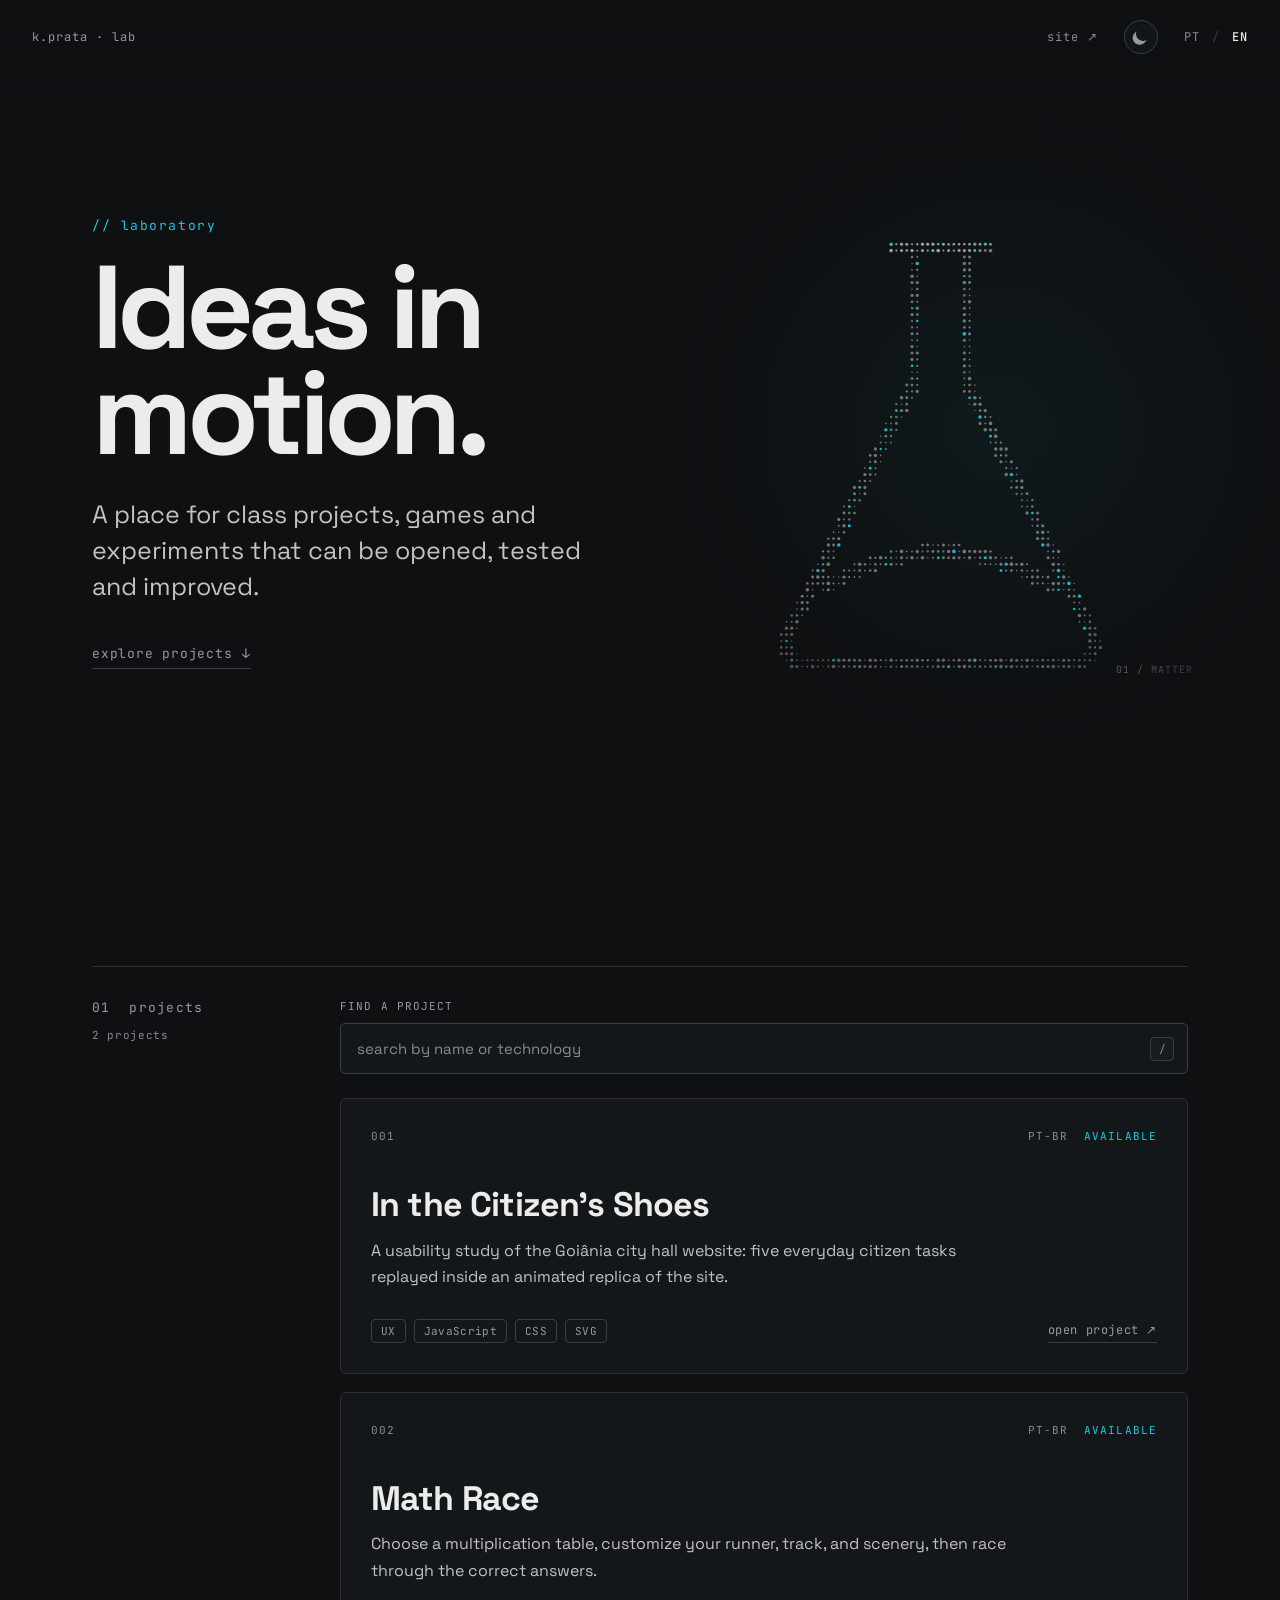
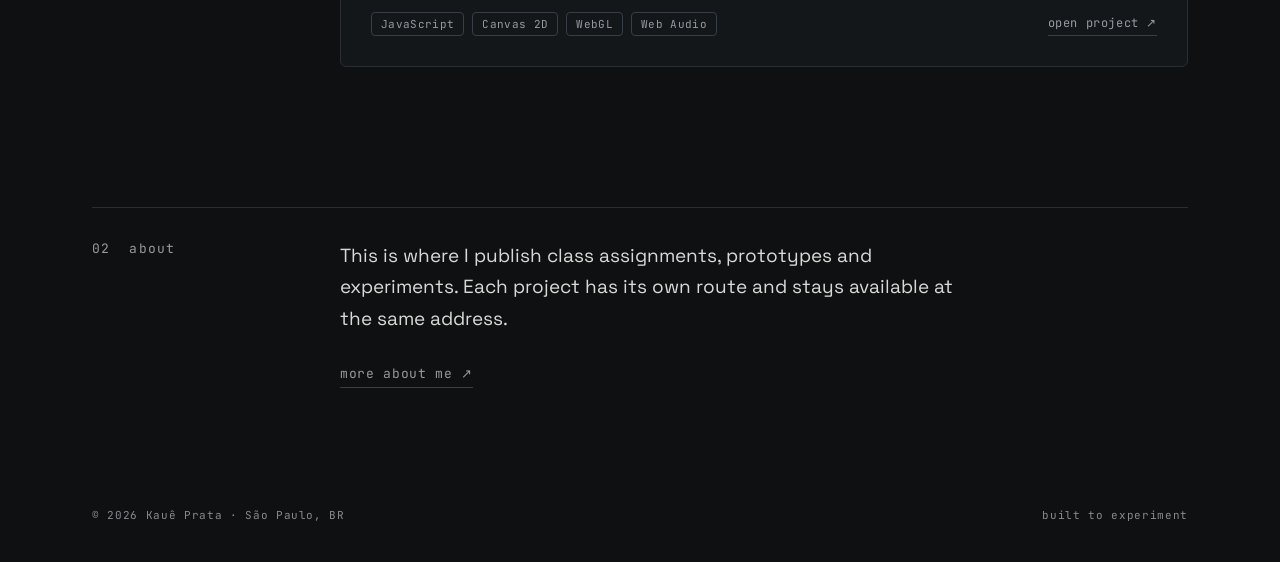
==== commit d0e3b080: "adiciona tema claro com seletor animado" ====
--- a/index.html
+++ b/index.html
@@ -3,6 +3,13 @@
 <head>
   <meta charset="utf-8">
   <meta name="viewport" content="width=device-width, initial-scale=1">
+  <script>
+    (() => {
+      let theme = "dark";
+      try { theme = localStorage.getItem("kp-theme") === "light" ? "light" : "dark"; } catch (_) {}
+      document.documentElement.dataset.theme = theme;
+    })();
+  </script>
   <script>
     (() => {
       let savedLanguage = null;
@@ -43,7 +50,7 @@
   <link rel="icon" href="/assets/favicon.svg" type="image/svg+xml">
   <link rel="apple-touch-icon" href="/assets/apple-touch-icon.png">
   <link rel="preload" href="/assets/v2/fonts/space-grotesk-latin.woff2" as="font" type="font/woff2" crossorigin>
-  <link rel="stylesheet" href="/assets/v2/site.css?v=2">
+  <link rel="stylesheet" href="/assets/v2/site.css?v=3">
   <noscript><style>.app-list{display:none}.noscript-app{display:block}</style></noscript>
 </head>
 <body>
@@ -53,6 +60,13 @@
     <a class="brand" href="/">k.prata · lab</a>
     <nav class="topnav" aria-label="Main navigation">
       <a class="back-home" href="https://kaueprata.com/">site <span aria-hidden="true">↗</span></a>
+      <button class="theme-toggle" type="button" aria-label="Switch to light theme" title="Switch to light theme">
+        <span class="theme-icon" aria-hidden="true">
+          <span class="theme-sun"></span>
+          <span class="theme-sun-rays"></span>
+          <span class="theme-moon"></span>
+        </span>
+      </button>
       <div class="lang" role="group" aria-label="Language">
         <a class="lang-btn" href="/pt/" hreflang="pt-BR" data-lang="pt">PT</a>
         <span class="lang-sep" aria-hidden="true">/</span>
@@ -127,6 +141,6 @@
   </footer>
 
   <script src="/assets/v2/apps.js" defer></script>
-  <script src="/assets/v2/site.js" defer></script>
+  <script src="/assets/v2/site.js?v=3" defer></script>
 </body>
 </html>
--- a/assets/v2/site.css
+++ b/assets/v2/site.css
@@ -47,9 +47,36 @@
   --dim: #878b90;
   --line: #2a2e34;
   --line-strong: #383e46;
+  --accent-contrast: #0f1012;
+  --topbar-solid: #0f1012;
+  --topbar-clear: rgba(15, 16, 18, 0);
+  --hero-glow: rgba(30, 200, 224, .055);
+  --particle: rgba(205, 205, 202, .52);
+  --particle-accent: rgba(30, 200, 224, .9);
   --ease: cubic-bezier(.4, 0, .2, 1);
   --sans: "Space Grotesk", sans-serif;
   --mono: "JetBrains Mono", monospace;
+}
+
+:root[data-theme="light"] {
+  color-scheme: light;
+  --bg: #f4f3ef;
+  --surface: #fbfaf7;
+  --surface-raised: #ffffff;
+  --fg: #131619;
+  --accent: #087f91;
+  --body: #2c3033;
+  --soft: #41474c;
+  --muted: #62696f;
+  --dim: #747b80;
+  --line: #d9d7d0;
+  --line-strong: #c3c3bc;
+  --accent-contrast: #ffffff;
+  --topbar-solid: #f4f3ef;
+  --topbar-clear: rgba(244, 243, 239, 0);
+  --hero-glow: rgba(8, 127, 145, .1);
+  --particle: rgba(42, 48, 52, .42);
+  --particle-accent: rgba(8, 127, 145, .9);
 }
 
 *, *::before, *::after { box-sizing: border-box; }
@@ -69,9 +96,10 @@
   color: var(--fg);
   font-family: var(--sans);
   -webkit-font-smoothing: antialiased;
-}
-
-::selection { background: var(--accent); color: var(--bg); }
+  transition: background-color .32s var(--ease), color .32s var(--ease);
+}
+
+::selection { background: var(--accent); color: var(--accent-contrast); }
 ::-webkit-scrollbar { width: 12px; height: 12px; }
 ::-webkit-scrollbar-track { background: var(--bg); }
 ::-webkit-scrollbar-thumb { background: var(--line-strong); border: 3px solid var(--bg); border-radius: 8px; }
@@ -105,7 +133,7 @@
   align-items: center;
   justify-content: space-between;
   padding: 20px 32px 34px;
-  background: linear-gradient(#0f1012 42%, rgba(15, 16, 18, 0));
+  background: linear-gradient(var(--topbar-solid) 42%, var(--topbar-clear));
   font: 12px var(--mono);
   letter-spacing: .08em;
 }
@@ -114,6 +142,71 @@
 .topnav, .lang { display: flex; align-items: center; }
 .topnav { gap: 26px; }
 .back-home { color: var(--dim); transition: color .2s var(--ease); }
+.theme-toggle {
+  position: relative;
+  display: grid;
+  flex: 0 0 auto;
+  place-items: center;
+  width: 34px;
+  height: 34px;
+  padding: 0;
+  border: 1px solid var(--line-strong);
+  border-radius: 50%;
+  background: color-mix(in srgb, var(--surface) 88%, transparent);
+  color: var(--muted);
+  cursor: pointer;
+  transition: color .22s var(--ease), border-color .22s var(--ease), background-color .32s var(--ease), transform .22s var(--ease);
+}
+
+.theme-toggle:hover {
+  border-color: var(--accent);
+  color: var(--accent);
+  transform: rotate(8deg);
+}
+
+.theme-toggle:active { transform: rotate(8deg) scale(.92); }
+.theme-icon { position: relative; display: block; width: 18px; height: 18px; }
+.theme-sun,
+.theme-sun-rays,
+.theme-moon { position: absolute; inset: 0; transition: opacity .38s var(--ease), transform .48s var(--ease); }
+
+.theme-sun {
+  inset: 5px;
+  border: 1.8px solid currentColor;
+  border-radius: 50%;
+  opacity: 0;
+  transform: scale(.35) rotate(-100deg);
+}
+
+.theme-sun-rays {
+  border-radius: 50%;
+  background: repeating-conic-gradient(from -4deg, currentColor 0 8deg, transparent 8deg 45deg);
+  -webkit-mask: radial-gradient(circle, transparent 0 6px, #000 6.5px 8px, transparent 8.5px);
+  mask: radial-gradient(circle, transparent 0 6px, #000 6.5px 8px, transparent 8.5px);
+  opacity: 0;
+  transform: scale(.35) rotate(-100deg);
+}
+
+.theme-moon {
+  width: 14px;
+  height: 14px;
+  border-radius: 50%;
+  box-shadow: -4px 3px 0 0 currentColor;
+  opacity: 1;
+  transform: translate(4px, -1px) rotate(-12deg) scale(1);
+}
+
+:root[data-theme="light"] .theme-sun,
+:root[data-theme="light"] .theme-sun-rays {
+  opacity: 1;
+  transform: scale(1) rotate(0);
+}
+
+:root[data-theme="light"] .theme-moon {
+  opacity: 0;
+  transform: translate(4px, -1px) rotate(75deg) scale(.25);
+}
+
 .lang { gap: 12px; }
 .lang-btn { color: var(--dim); transition: color .2s var(--ease); }
 .lang-btn[aria-current="page"] { color: var(--fg); font-weight: 500; }
@@ -135,7 +228,7 @@
   top: 18%;
   width: 56%;
   height: 65%;
-  background: radial-gradient(circle, rgba(30, 200, 224, .055), transparent 68%);
+  background: radial-gradient(circle, var(--hero-glow), transparent 68%);
   filter: blur(42px);
   pointer-events: none;
 }
@@ -450,4 +543,5 @@
   html { scroll-behavior: auto; }
   *, *::before, *::after { transition-duration: .001ms !important; }
   .app-card-link:hover { transform: none; }
-}
+  .theme-toggle:hover, .theme-toggle:active { transform: none; }
+}
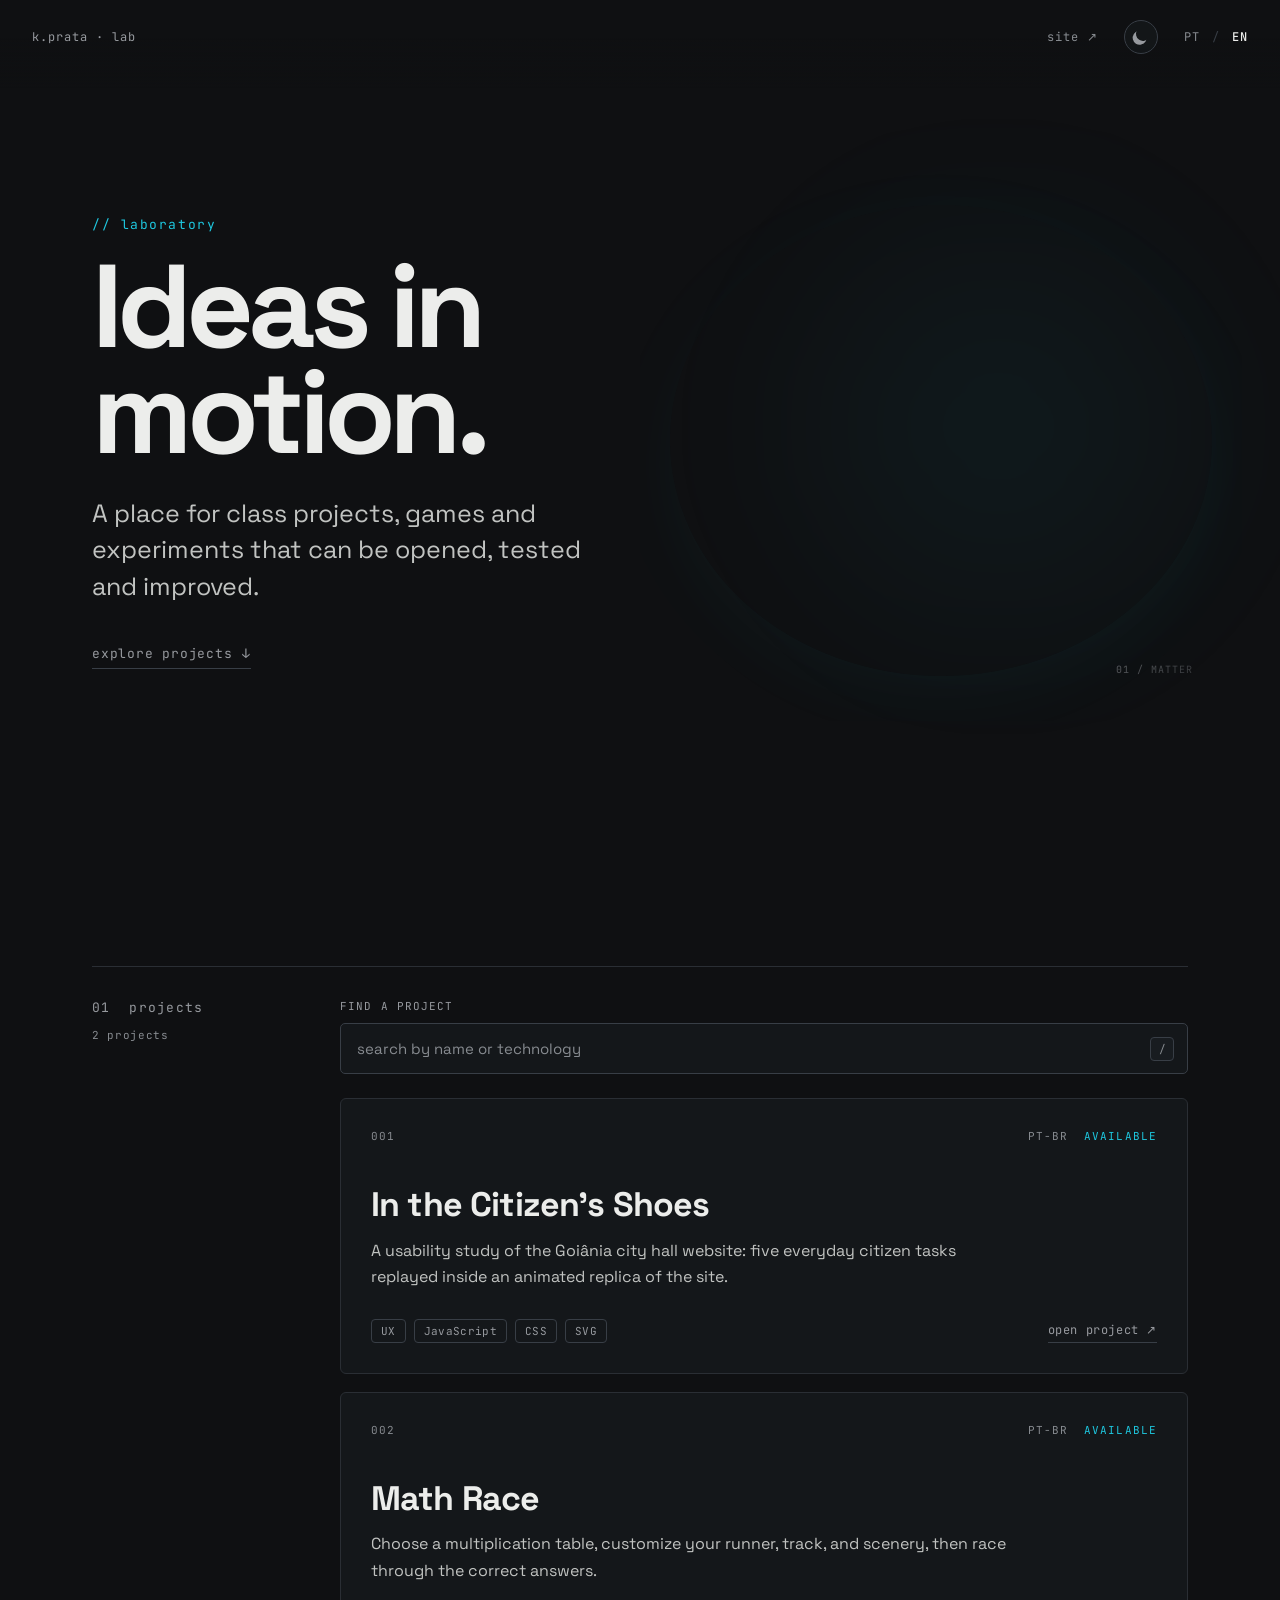
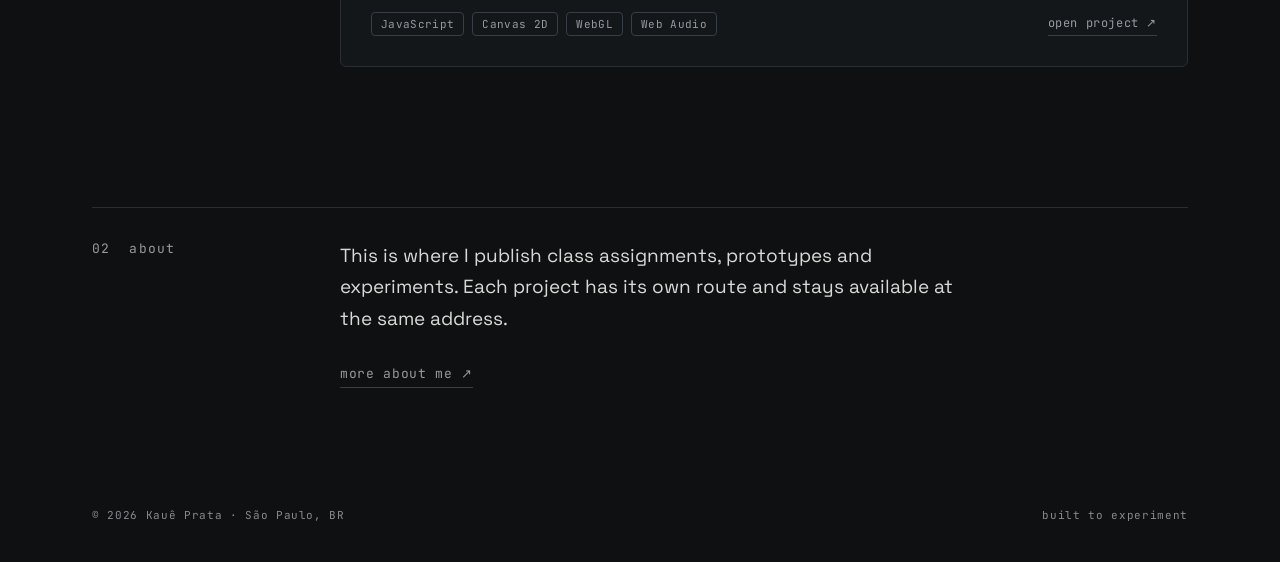
==== commit b3e12aa9: "melhora contraste do hero no tema claro" ====
--- a/index.html
+++ b/index.html
@@ -50,7 +50,7 @@
   <link rel="icon" href="/assets/favicon.svg" type="image/svg+xml">
   <link rel="apple-touch-icon" href="/assets/apple-touch-icon.png">
   <link rel="preload" href="/assets/v2/fonts/space-grotesk-latin.woff2" as="font" type="font/woff2" crossorigin>
-  <link rel="stylesheet" href="/assets/v2/site.css?v=3">
+  <link rel="stylesheet" href="/assets/v2/site.css?v=4">
   <noscript><style>.app-list{display:none}.noscript-app{display:block}</style></noscript>
 </head>
 <body>
--- a/assets/v2/site.css
+++ b/assets/v2/site.css
@@ -50,7 +50,11 @@
   --accent-contrast: #0f1012;
   --topbar-solid: #0f1012;
   --topbar-clear: rgba(15, 16, 18, 0);
+  --hero-background: var(--bg);
+  --hero-divider: transparent;
   --hero-glow: rgba(30, 200, 224, .055);
+  --hero-visual-surface: transparent;
+  --hero-visual-line: transparent;
   --particle: rgba(205, 205, 202, .52);
   --particle-accent: rgba(30, 200, 224, .9);
   --ease: cubic-bezier(.4, 0, .2, 1);
@@ -72,11 +76,15 @@
   --line: #d9d7d0;
   --line-strong: #c3c3bc;
   --accent-contrast: #ffffff;
-  --topbar-solid: #f4f3ef;
-  --topbar-clear: rgba(244, 243, 239, 0);
-  --hero-glow: rgba(8, 127, 145, .1);
-  --particle: rgba(42, 48, 52, .42);
-  --particle-accent: rgba(8, 127, 145, .9);
+  --topbar-solid: #e9eeea;
+  --topbar-clear: rgba(233, 238, 234, 0);
+  --hero-background: linear-gradient(125deg, #e9eeea 0%, #f6f4ee 52%, #dcecee 100%);
+  --hero-divider: #cbdad7;
+  --hero-glow: rgba(0, 111, 130, .16);
+  --hero-visual-surface: rgba(255, 255, 255, .42);
+  --hero-visual-line: rgba(8, 127, 145, .18);
+  --particle: rgba(21, 31, 36, .7);
+  --particle-accent: rgba(0, 105, 124, .98);
 }
 
 *, *::before, *::after { box-sizing: border-box; }
@@ -219,6 +227,9 @@
   display: flex;
   align-items: center;
   overflow: hidden;
+  border-bottom: 1px solid var(--hero-divider);
+  background: var(--hero-background);
+  transition: background .32s var(--ease), border-color .32s var(--ease);
 }
 
 .hero::after {
@@ -255,7 +266,19 @@
   mask-image: radial-gradient(ellipse 72% 70% at center, #000 50%, transparent 100%);
 }
 
-.hero-visual canvas { display: block; width: 100%; height: 100%; }
+.hero-visual::before {
+  content: "";
+  position: absolute;
+  inset: 8% 5%;
+  border: 1px solid var(--hero-visual-line);
+  border-radius: 50%;
+  background: var(--hero-visual-surface);
+  box-shadow: 0 24px 80px var(--hero-glow);
+  transition: background-color .32s var(--ease), border-color .32s var(--ease), box-shadow .32s var(--ease);
+}
+
+.hero-visual canvas { position: relative; z-index: 1; display: block; width: 100%; height: 100%; }
+:root[data-theme="light"] .hero-visual { opacity: 1; }
 
 .shape-label {
   position: absolute;
@@ -265,6 +288,7 @@
   font: 10px var(--mono);
   letter-spacing: .1em;
   text-transform: uppercase;
+  z-index: 2;
 }
 
 .kicker {
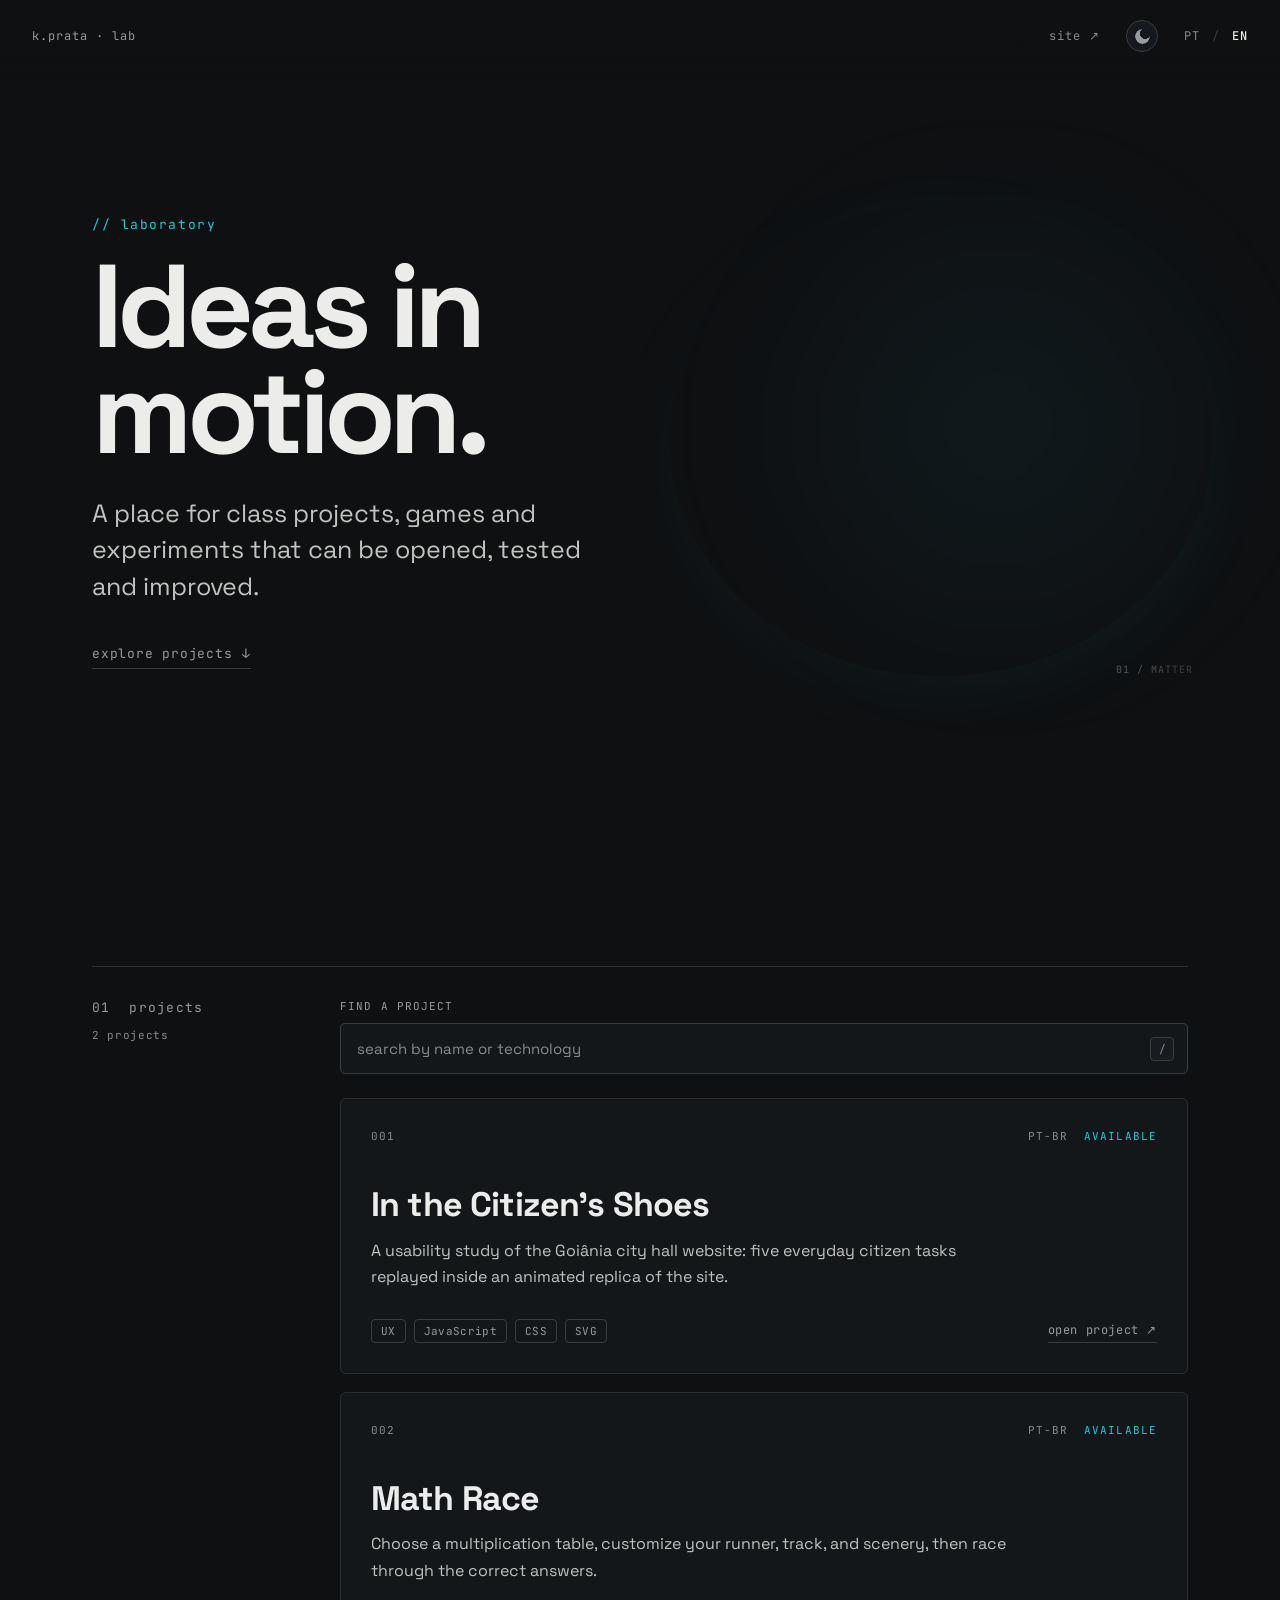
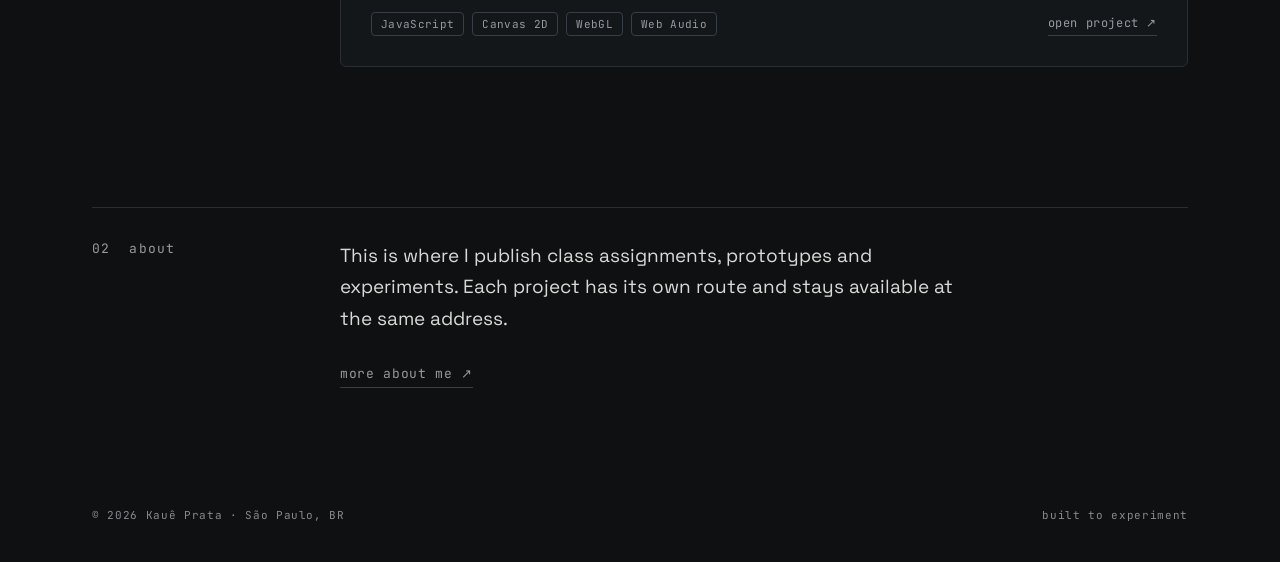
==== commit c04b8107: "Match lab theme icon with main site" ====
--- a/index.html
+++ b/index.html
@@ -50,7 +50,7 @@
   <link rel="icon" href="/assets/favicon.svg" type="image/svg+xml">
   <link rel="apple-touch-icon" href="/assets/apple-touch-icon.png">
   <link rel="preload" href="/assets/v2/fonts/space-grotesk-latin.woff2" as="font" type="font/woff2" crossorigin>
-  <link rel="stylesheet" href="/assets/v2/site.css?v=4">
+  <link rel="stylesheet" href="/assets/v2/site.css?v=5">
   <noscript><style>.app-list{display:none}.noscript-app{display:block}</style></noscript>
 </head>
 <body>
@@ -60,12 +60,9 @@
     <a class="brand" href="/">k.prata · lab</a>
     <nav class="topnav" aria-label="Main navigation">
       <a class="back-home" href="https://kaueprata.com/">site <span aria-hidden="true">↗</span></a>
-      <button class="theme-toggle" type="button" aria-label="Switch to light theme" title="Switch to light theme">
-        <span class="theme-icon" aria-hidden="true">
-          <span class="theme-sun"></span>
-          <span class="theme-sun-rays"></span>
-          <span class="theme-moon"></span>
-        </span>
+      <button class="theme-toggle" type="button" data-theme-toggle aria-label="Switch to light theme" title="Switch to light theme" aria-pressed="false">
+        <span class="theme-icon theme-icon-moon" aria-hidden="true"></span>
+        <span class="theme-icon theme-icon-sun" aria-hidden="true"></span>
       </button>
       <div class="lang" role="group" aria-label="Language">
         <a class="lang-btn" href="/pt/" hreflang="pt-BR" data-lang="pt">PT</a>
@@ -141,6 +138,6 @@
   </footer>
 
   <script src="/assets/v2/apps.js" defer></script>
-  <script src="/assets/v2/site.js?v=3" defer></script>
+  <script src="/assets/v2/site.js?v=4" defer></script>
 </body>
 </html>
--- a/assets/v2/site.css
+++ b/assets/v2/site.css
@@ -155,64 +155,71 @@
   display: grid;
   flex: 0 0 auto;
   place-items: center;
-  width: 34px;
-  height: 34px;
+  width: 32px;
+  height: 32px;
   padding: 0;
   border: 1px solid var(--line-strong);
   border-radius: 50%;
-  background: color-mix(in srgb, var(--surface) 88%, transparent);
+  background: color-mix(in srgb, var(--surface-raised) 72%, transparent);
   color: var(--muted);
   cursor: pointer;
-  transition: color .22s var(--ease), border-color .22s var(--ease), background-color .32s var(--ease), transform .22s var(--ease);
-}
-
-.theme-toggle:hover {
-  border-color: var(--accent);
-  color: var(--accent);
-  transform: rotate(8deg);
-}
-
-.theme-toggle:active { transform: rotate(8deg) scale(.92); }
-.theme-icon { position: relative; display: block; width: 18px; height: 18px; }
-.theme-sun,
-.theme-sun-rays,
-.theme-moon { position: absolute; inset: 0; transition: opacity .38s var(--ease), transform .48s var(--ease); }
-
-.theme-sun {
-  inset: 5px;
-  border: 1.8px solid currentColor;
+  transition: color .2s var(--ease), border-color .2s var(--ease), background-color .2s var(--ease);
+}
+
+.theme-toggle::after { content: ""; position: absolute; inset: -6px; }
+@media (hover: hover) {
+  .theme-toggle:hover { border-color: var(--accent); color: var(--accent); }
+}
+.theme-toggle:active { border-color: var(--accent); color: var(--accent); }
+
+.theme-icon {
+  position: absolute;
+  width: 15px;
+  height: 15px;
+  transition: opacity .35s var(--ease), transform .45s var(--ease);
+}
+
+.theme-icon-sun {
+  width: 6px;
+  height: 6px;
   border-radius: 50%;
+  background: currentColor;
   opacity: 0;
-  transform: scale(.35) rotate(-100deg);
-}
-
-.theme-sun-rays {
+  transform: rotate(-90deg) scale(.45);
+}
+
+.theme-icon-sun::before,
+.theme-icon-sun::after {
+  content: "";
+  position: absolute;
+  left: 50%;
+  top: 50%;
+  width: 1.5px;
+  height: 17px;
+  border-radius: 2px;
+  background: linear-gradient(to bottom, currentColor 0 3px, transparent 3px 14px, currentColor 14px);
+  transform: translate(-50%, -50%);
+}
+
+.theme-icon-sun::after { transform: translate(-50%, -50%) rotate(45deg); }
+
+.theme-icon-moon {
   border-radius: 50%;
-  background: repeating-conic-gradient(from -4deg, currentColor 0 8deg, transparent 8deg 45deg);
-  -webkit-mask: radial-gradient(circle, transparent 0 6px, #000 6.5px 8px, transparent 8.5px);
-  mask: radial-gradient(circle, transparent 0 6px, #000 6.5px 8px, transparent 8.5px);
+  background: currentColor;
+  -webkit-mask: radial-gradient(circle at 68% 31%, transparent 0 35%, #000 37%);
+  mask: radial-gradient(circle at 68% 31%, transparent 0 35%, #000 37%);
+  opacity: 1;
+  transform: rotate(0) scale(1);
+}
+
+:root[data-theme="light"] .theme-icon-sun {
+  opacity: 1;
+  transform: rotate(0) scale(1);
+}
+
+:root[data-theme="light"] .theme-icon-moon {
   opacity: 0;
-  transform: scale(.35) rotate(-100deg);
-}
-
-.theme-moon {
-  width: 14px;
-  height: 14px;
-  border-radius: 50%;
-  box-shadow: -4px 3px 0 0 currentColor;
-  opacity: 1;
-  transform: translate(4px, -1px) rotate(-12deg) scale(1);
-}
-
-:root[data-theme="light"] .theme-sun,
-:root[data-theme="light"] .theme-sun-rays {
-  opacity: 1;
-  transform: scale(1) rotate(0);
-}
-
-:root[data-theme="light"] .theme-moon {
-  opacity: 0;
-  transform: translate(4px, -1px) rotate(75deg) scale(.25);
+  transform: rotate(90deg) scale(.45);
 }
 
 .lang { gap: 12px; }
@@ -528,6 +535,8 @@
 @media (max-width: 700px) {
   .topbar { padding: 16px 20px 30px; }
   .topnav { gap: 18px; }
+  .theme-toggle { width: 30px; height: 30px; flex-basis: 30px; }
+  .theme-toggle::after { inset: -7px; }
   .back-home { font-size: 0; }
   .back-home span { font-size: 13px; }
   .hero { min-height: 92vh; min-height: 92svh; align-items: flex-start; }
@@ -567,5 +576,5 @@
   html { scroll-behavior: auto; }
   *, *::before, *::after { transition-duration: .001ms !important; }
   .app-card-link:hover { transform: none; }
-  .theme-toggle:hover, .theme-toggle:active { transform: none; }
-}
+  .theme-icon { transition: none; }
+}
